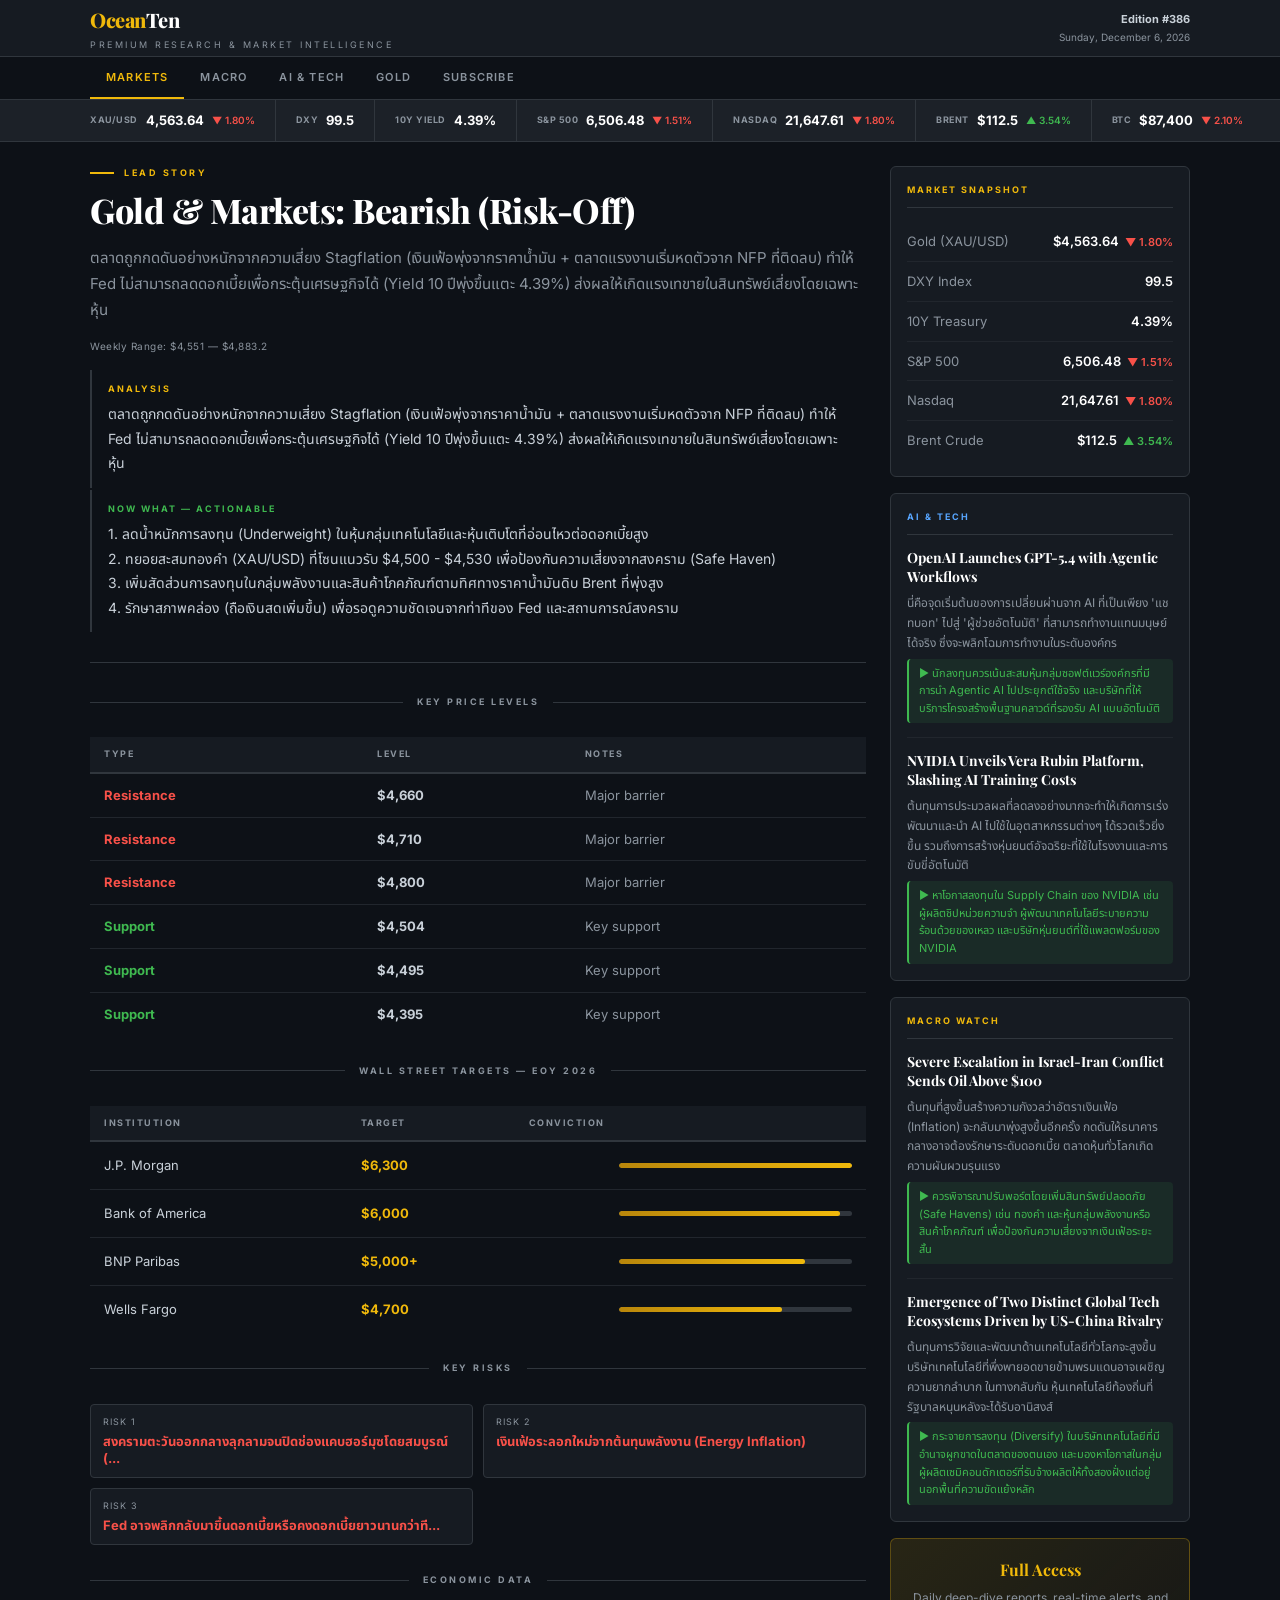
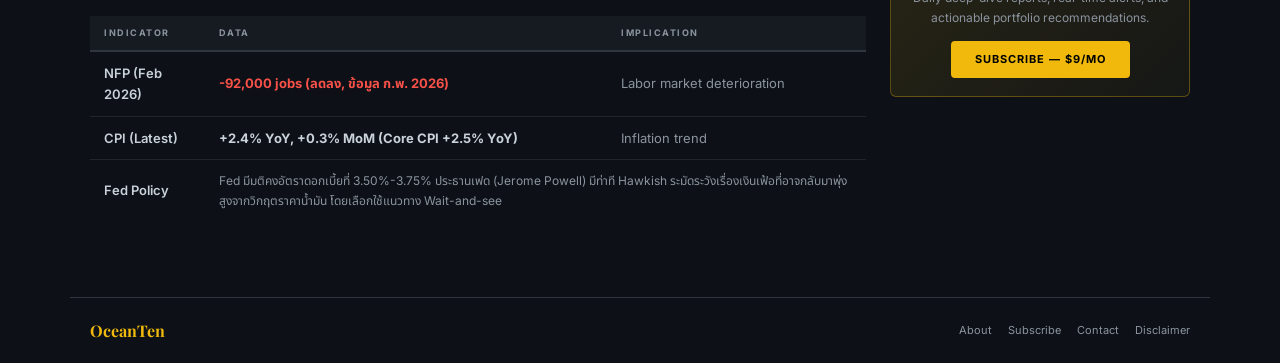
==== index.html @ dadf5549 "feat: real data + responsive Bloomberg-style template" ====
<!DOCTYPE html>
<html lang="en">
<head>
<meta charset="UTF-8"/>
<meta name="viewport" content="width=device-width, initial-scale=1.0, maximum-scale=5.0"/>
<meta name="description" content="Ocean Ten — Premium Market Intelligence & Research"/>
<title>Ocean Ten — Premium Research</title>
<link rel="preconnect" href="https://fonts.googleapis.com"/>
<link href="https://fonts.googleapis.com/css2?family=Playfair+Display:wght@400;500;600;700;800;900&family=Inter:wght@300;400;500;600;700&family=Noto+Sans+Thai:wght@400;500;600;700&display=swap" rel="stylesheet"/>
<style>
:root{--bg:#0d1117;--surface:#161b22;--surface2:#1c2128;--border:#30363d;--border2:#21262d;--gold:#f0b90b;--gold-dim:#b8860b;--gold-pale:rgba(240,185,11,.12);--blue:#58a6ff;--blue-pale:rgba(88,166,255,.12);--red:#f85149;--red-pale:rgba(248,81,73,.1);--green:#3fb950;--green-pale:rgba(63,185,80,.1);--text:#c9d1d9;--muted:#8b949e;--white:#ffffff}
*{margin:0;padding:0;box-sizing:border-box}
html{font-size:16px}
body{font-family:'Inter','Noto Sans Thai',sans-serif;background:var(--bg);color:var(--text);line-height:1.6;-webkit-font-smoothing:antialiased}

/* HEADER */
.site-header{background:var(--surface);border-bottom:1px solid var(--border);position:sticky;top:0;z-index:100}
.header-inner{max-width:1140px;margin:0 auto;padding:0 20px;display:flex;align-items:center;justify-content:space-between;height:56px}
.brand{font-family:'Playfair Display',serif;font-size:20px;font-weight:800;letter-spacing:-0.5px;cursor:pointer}
.brand-oc{color:var(--gold)}
.brand-en{color:var(--white)}
.tagline{font-size:9px;color:var(--muted);text-transform:uppercase;letter-spacing:2.5px;margin-top:2px}
.hdr-right{text-align:right}
.edition-num{font-size:11px;font-weight:700;color:var(--text)}
.edition-date{font-size:10px;color:var(--muted)}

/* NAV */
.site-nav{background:var(--bg);border-bottom:1px solid var(--border);position:sticky;top:56px;z-index:99;overflow-x:auto;-webkit-overflow-scrolling:touch}
.nav-inner{max-width:1140px;margin:0 auto;padding:0 20px;display:flex;align-items:center;white-space:nowrap}
.nav-btn{padding:13px 16px;font-size:11px;font-weight:600;color:var(--muted);text-transform:uppercase;letter-spacing:1.2px;border:none;background:none;cursor:pointer;border-bottom:2px solid transparent;transition:color .15s,border-color .15s;font-family:inherit;flex-shrink:0}
.nav-btn:hover{color:var(--text)}
.nav-btn.active{color:var(--gold);border-bottom-color:var(--gold)}

/* TICKER */
.ticker{background:var(--surface2);border-bottom:1px solid var(--border);overflow-x:auto;-webkit-overflow-scrolling:touch}
.ticker-inner{max-width:1140px;margin:0 auto;padding:0 20px;display:flex;align-items:center}
.ticker-item{flex-shrink:0;display:flex;align-items:center;gap:8px;padding:10px 20px 10px 0;border-right:1px solid var(--border);margin-right:20px;white-space:nowrap}
.ticker-item:last-child{border-right:none}
.ticker-lbl{font-size:9px;color:var(--muted);font-weight:700;letter-spacing:.5px;text-transform:uppercase}
.ticker-val{font-size:13px;font-weight:700;color:var(--white)}
.ticker-chg{font-size:10px;font-weight:600}
.ticker-chg.up{color:var(--green)}
.ticker-chg.dn{color:var(--red)}

/* MAIN */
.page-wrap{max-width:1140px;margin:0 auto;padding:24px 20px 60px;display:grid;grid-template-columns:1fr 300px;gap:24px;align-items:start}
.col-main{}
.col-side{position:sticky;top:120px}

/* ARTICLE */
.article{margin-bottom:32px;padding-bottom:28px;border-bottom:1px solid var(--border)}
.art-label{font-size:9px;font-weight:700;color:var(--gold);text-transform:uppercase;letter-spacing:2.5px;margin-bottom:10px;display:flex;align-items:center;gap:10px}
.art-label::before{content:'';width:24px;height:2px;background:var(--gold);flex-shrink:0}
.art-headline{font-family:'Playfair Display',serif;font-size:clamp(22px,4vw,34px);font-weight:800;color:var(--white);line-height:1.2;letter-spacing:-0.5px;margin-bottom:14px}
.art-summary{font-size:clamp(13px,1.5vw,15px);color:var(--muted);line-height:1.75;margin-bottom:14px}
.art-date{font-size:10px;color:var(--muted);margin-bottom:16px;letter-spacing:.5px}

/* TIERS */
.tiers{margin-top:4px}
.tier{border-left:2px solid var(--border);padding:12px 16px;margin-bottom:2px}
.tier-lbl{font-size:9px;font-weight:700;text-transform:uppercase;letter-spacing:2px;margin-bottom:6px}
.tier-lbl.what{color:var(--blue)}
.tier-lbl.so-what{color:var(--gold)}
.tier-lbl.now-what{color:var(--green)}
.tier-body{font-size:clamp(12px,1.4vw,14px);color:var(--text);line-height:1.75}
.tier-body strong{color:var(--white)}

/* TABLE */
.data-table-wrap{margin:16px 0;overflow-x:auto}
.data-table{width:100%;border-collapse:collapse;font-size:13px;min-width:380px}
.data-table th{text-align:left;font-size:9px;font-weight:700;color:var(--muted);text-transform:uppercase;letter-spacing:1.5px;padding:10px 14px;border-bottom:2px solid var(--border);white-space:nowrap;background:var(--surface)}
.data-table td{padding:11px 14px;border-bottom:1px solid var(--border2);vertical-align:middle}
.data-table tr:last-child td{border-bottom:none}
.data-table tr:hover td{background:rgba(255,255,255,.025)}
.data-table .up{color:var(--green)}
.data-table .dn{color:var(--red)}

/* BAR CHART */
.bar-chart{margin:10px 0}
.bar-row{display:flex;align-items:center;gap:10px;margin-bottom:8px;font-size:12px}
.bar-label{min-width:80px;color:var(--muted);flex-shrink:0}
.bar-track{flex:1;height:5px;background:var(--border);border-radius:3px;overflow:hidden;min-width:60px}
.bar-fill{height:100%;border-radius:3px}
.bar-fill.g{background:linear-gradient(90deg,var(--gold-dim),var(--gold))}
.bar-fill.bl{background:var(--blue)}
.bar-val{min-width:44px;text-align:right;font-weight:600;color:var(--white);flex-shrink:0}

/* IMPACT GRID */
.impact-grid{display:grid;grid-template-columns:repeat(2,1fr);gap:10px;margin:12px 0}
.impact-cell{background:var(--surface);border:1px solid var(--border);border-radius:4px;padding:10px 12px}
.impact-cell-lbl{font-size:9px;color:var(--muted);text-transform:uppercase;letter-spacing:1px;margin-bottom:4px}
.impact-cell-val{font-size:13px;font-weight:700;line-height:1.3}
.impact-cell-val.r{color:var(--red)}
.impact-cell-val.g{color:var(--green)}
.impact-cell-val.y{color:#e3b341}

/* DIVIDER */
.divider{margin:28px 0;display:flex;align-items:center;gap:14px}
.divider-line{flex:1;height:1px;background:var(--border)}
.divider-text{font-size:9px;font-weight:700;color:var(--muted);text-transform:uppercase;letter-spacing:2.5px;white-space:nowrap}

/* CARDS */
.card{background:var(--surface);border:1px solid var(--border);border-radius:6px;padding:16px;margin-bottom:16px}
.card:last-child{margin-bottom:0}
.card-title{font-size:9px;font-weight:700;color:var(--gold);text-transform:uppercase;letter-spacing:2px;margin-bottom:14px;padding-bottom:10px;border-bottom:1px solid var(--border)}
.card-title.bl{color:var(--blue)}
.card-title.gr{color:var(--green)}

.snap-row{display:flex;justify-content:space-between;align-items:center;padding:9px 0;border-bottom:1px solid var(--border2);font-size:13px}
.snap-row:last-child{border-bottom:none}
.snap-lbl{color:var(--muted)}
.snap-val{font-weight:600;color:var(--white)}
.snap-chg{font-size:11px;font-weight:600;margin-left:6px}
.snap-chg.up{color:var(--green)}
.snap-chg.dn{color:var(--red)}

.ins-item{margin-bottom:14px;padding-bottom:14px;border-bottom:1px solid var(--border2)}
.ins-item:last-child{margin-bottom:0;padding-bottom:0;border-bottom:none}
.ins-headline{font-family:'Playfair Display',serif;font-size:14px;font-weight:700;color:var(--white);margin-bottom:6px;line-height:1.35}
.ins-body{font-size:12px;color:var(--muted);line-height:1.65}
.ins-impact{font-size:11px;color:var(--green);margin-top:6px;padding:6px 10px;background:var(--green-pale);border-radius:4px;border-left:2px solid var(--green)}

/* CTA */
.cta-box{background:linear-gradient(135deg,var(--gold-pale) 0%,rgba(240,185,11,.04) 100%);border:1px solid rgba(240,185,11,.3);border-radius:6px;padding:18px;text-align:center;margin-top:16px}
.cta-title{font-family:'Playfair Display',serif;font-size:16px;font-weight:700;color:var(--gold);margin-bottom:6px}
.cta-text{font-size:12px;color:var(--muted);margin-bottom:14px}
.cta-btn{display:inline-block;background:var(--gold);color:#000;font-size:11px;font-weight:700;padding:10px 24px;border-radius:4px;cursor:pointer;text-transform:uppercase;letter-spacing:1px}

/* FOOTER */
.site-footer{border-top:1px solid var(--border);padding:20px;max-width:1140px;margin:0 auto;display:flex;justify-content:space-between;align-items:center;flex-wrap:wrap;gap:12px}
.footer-brand{font-family:'Playfair Display',serif;font-size:16px;font-weight:700;color:var(--gold)}
.footer-links{font-size:11px;color:var(--muted);display:flex;gap:16px;flex-wrap:wrap}
.footer-links a{color:var(--muted);text-decoration:none}
.footer-links a:hover{color:var(--text)}

.loading{text-align:center;padding:40px;color:var(--muted);font-size:13px}

/* RESPONSIVE */
@media(max-width:900px){
.page-wrap{grid-template-columns:1fr}
.col-side{position:static;display:grid;grid-template-columns:1fr 1fr;gap:16px}
.card{grid-column:span 2}
}
@media(max-width:640px){
.header-inner{height:50px;padding:0 14px}
.brand{font-size:17px}
.tagline{display:none}
.page-wrap{padding:16px 14px 48px;gap:0}
.col-side{display:block}
.card{grid-column:1}
.ticker-inner{padding:0 14px}
.art-headline{font-size:22px}
.impact-grid{grid-template-columns:1fr 1fr}
.site-footer{flex-direction:column;align-items:flex-start;padding:16px 14px}
.footer-links{font-size:10px}
.nav-inner{padding:0 14px}
.nav-btn{font-size:10px;padding:11px 12px}
}
@media(min-width:1400px){
.page-wrap{max-width:1200px}
}
</style>
</head>
<body>

<header class="site-header">
<div class="header-inner">
<div>
<div class="brand"><span class="brand-oc">Ocean</span><span class="brand-en">Ten</span></div>
<div class="tagline">Premium Research &amp; Market Intelligence</div>
</div>
<div class="hdr-right">
<div class="edition-num" id="edition-num">Edition #--</div>
<div class="edition-date" id="edition-date">Loading...</div>
</div>
</div>
</header>

<nav class="site-nav">
<div class="nav-inner">
<button class="nav-btn active" onclick="showSection('markets')">Markets</button>
<button class="nav-btn" onclick="showSection('macro')">Macro</button>
<button class="nav-btn" onclick="showSection('ai')">AI &amp; Tech</button>
<button class="nav-btn" onclick="showSection('gold')">Gold</button>
<button class="nav-btn" onclick="showSection('subscribe')">Subscribe</button>
</div>
</nav>

<div class="ticker">
<div class="ticker-inner" id="ticker-container">
<div class="loading" style="padding:12px 0">Loading market data...</div>
</div>
</div>

<div class="page-wrap">
<main class="col-main" id="col-markets">
<div class="loading">Loading market analysis...</div>
</main>
<aside class="col-side" id="col-sidebar">
<div class="loading">Loading sidebar...</div>
</aside>
</div>

<footer class="site-footer">
<div class="footer-brand">OceanTen</div>
<div class="footer-links">
<a href="#">About</a>
<a href="#">Subscribe</a>
<a href="#">Contact</a>
<a href="#">Disclaimer</a>
</div>
</footer>

<script>
(function() {
var DB='data';

function getEl(id){return document.getElementById(id)}

async function loadJSON(path){
  try {
    var r=await fetch(path+'?t='+Date.now());
    if(!r.ok)throw new Error('HTTP '+r.status);
    return await r.json();
  }catch(e){console.warn('loadJSON failed:',path,e);return null;}
}

async function init(){
  var market=await loadJSON(DB+'/market_data.json');
  var insights=await loadJSON(DB+'/insights_data.json');

  var now=new Date();
  var daysSince2026=Math.floor((now-new Date('2026-01-01'))/86400000);
  getEl('edition-num').textContent='Edition #'+(daysSince2026+47);
  getEl('edition-date').textContent=now.toLocaleDateString('en-US',{
    weekday:'long',year:'numeric',month:'long',day:'numeric',timeZone:'Asia/Bangkok'
  });

  renderTicker(market);
  renderMarkets(market);
  renderSidebar(market,insights);
}

// TICKER
function renderTicker(m){
  if(!m)return;
  var con=getEl('ticker-container');
  var g=m.gold||{};
  var us=m.us_market||{};
  var oil=m.oil_commodities||{};
  var items=[
    {l:'XAU/USD',v:g.current_price,c:g.percent_change},
    {l:'DXY',v:g.dxy,c:0},
    {l:'10Y YIELD',v:g.treasury_yield_10y,c:0,s:'%'},
    {l:'S&P 500',v:us.sp500&&us.sp500.latest,c:us.sp500&&us.sp500.percent_change},
    {l:'NASDAQ',v:us.nasdaq&&us.nasdaq.latest,c:us.nasdaq&&us.nasdaq.percent_change},
    {l:'BRENT',v:oil.brent_crude&&oil.brent_crude.latest,c:oil.brent_crude&&oil.brent_crude.percent_change,p:'$'},
    {l:'BTC',v:'$87,400',c:-2.1}
  ];
  var html='';
  for(var i=0;i<items.length;i++){
    var x=items[i];
    if(!x.v)continue;
    var cls=x.c>0?'up':x.c<0?'dn':'';
    var arrow=x.c>0?'▲':x.c<0?'▼':'';
    var val=(x.p||'')+(typeof x.v==='number'?x.v.toLocaleString():x.v)+(x.s||'');
    var chg=x.c!==0&&x.c!==undefined?'<span class="ticker-chg '+cls+'">'+arrow+' '+Math.abs(x.c).toFixed(2)+'%</span>':'';
    html+='<div class="ticker-item"><span class="ticker-lbl">'+x.l+'</span><span class="ticker-val">'+val+'</span>'+chg+'</div>';
  }
  con.innerHTML=html||'<div style="padding:12px;color:var(--muted);font-size:12px">Market data unavailable</div>';
}

// MARKETS
function renderMarkets(m){
  if(!m){getEl('col-markets').innerHTML='<div class="loading">No market data available</div>';return;}
  var g=m.gold||{};
  var us=m.us_market||{};
  var oil=m.oil_commodities||{};
  var econ=m.key_economic_data||{};
  var s=m.analysis_summary||{};
  var kl=g.key_levels||{};
  var res=(kl.resistance||[]);
  var sup=(kl.support||[]);
  var allLevels=[];
  for(var i=0;i<res.length;i++)allLevels.push({type:'Resistance',level:res[i],note:'Major barrier'});
  for(var j=0;j<sup.length;j++)allLevels.push({type:'Support',level:sup[j],note:'Key support'});

  var analysts=[
    {n:'J.P. Morgan',t:'$6,300',p:100},
    {n:'Bank of America',t:'$6,000',p:95},
    {n:'BNP Paribas',t:'$5,000+',p:80},
    {n:'Wells Fargo',t:'$4,700',p:70}
  ];

  var headline='Gold &amp; Markets: '+(s.direction||'Market Analysis');
  var weeklyHigh=g.weekly_high?('$'+g.weekly_high.toLocaleString()):'';
  var weeklyLow=g.weekly_low?('$'+g.weekly_low.toLocaleString()):'';
  var weeklyRange=weeklyHigh&&weeklyLow?'Weekly Range: '+weeklyLow+' — '+weeklyHigh:'';

  var risksRaw=(s.key_risks||'').split('\n');
  var risks=[];
  for(var k=0;k<risksRaw.length;k++){
    var txt=risksRaw[k].replace(/^\d+\.\s*/,'').trim();
    if(txt)risks.push({label:'Risk',val:txt.substring(0,55)+(txt.length>55?'...':'')});
  }
  if(risks.length===0){
    risks=[
      {label:'Risk',val:'Stagflation from oil spike'},
      {label:'Risk',val:'Fed stays hawkish longer'},
      {label:'Risk',val:'Geopolitical escalation'},
      {label:'Risk',val:'DXY breaks above 102'}
    ];
  }

  var html='<article class="article"><div class="art-label">Lead Story</div>';
  html+='<h1 class="art-headline">'+headline+'</h1>';
  html+='<div class="art-summary">'+escHtml(s.reasoning||'Comprehensive market analysis based on current data.')+'</div>';
  if(weeklyRange)html+='<div class="art-date">'+weeklyRange+'</div>';

  // Tiers
  if(s.reasoning){
    html+='<div class="tiers"><div class="tier"><div class="tier-lbl so-what">Analysis</div>';
    html+='<div class="tier-body">'+escHtml(s.reasoning)+'</div></div>';
  }
  if(s.actionable_advice){
    html+='<div class="tier"><div class="tier-lbl now-what">Now What — Actionable</div>';
    html+='<div class="tier-body">'+escHtml(s.actionable_advice).replace(/\n/g,'<br/>')+'</div></div>';
  }
  html+='</div></article>';

  // Key levels
  if(allLevels.length){
    html+='<div class="divider"><div class="divider-line"></div><div class="divider-text">Key Price Levels</div><div class="divider-line"></div></div>';
    html+='<div class="data-table-wrap"><table class="data-table"><tr><th>Type</th><th>Level</th><th>Notes</th></tr>';
    for(var l=0;l<allLevels.length;l++){
      var lvl=allLevels[l];
      var color=lvl.type==='Resistance'?'var(--red)':'var(--green)';
      html+='<tr><td style="color:'+color+';font-weight:700">'+lvl.type+'</td><td style="font-weight:700">'+lvl.level+'</td><td style="color:var(--muted)">'+lvl.note+'</td></tr>';
    }
    html+='</table></div>';
  }

  // Analyst targets
  html+='<div class="divider"><div class="divider-line"></div><div class="divider-text">Wall Street Targets — EOY 2026</div><div class="divider-line"></div></div>';
  html+='<div class="data-table-wrap"><table class="data-table"><tr><th>Institution</th><th>Target</th><th>Conviction</th></tr>';
  for(var a=0;a<analysts.length;a++){
    var an=analysts[a];
    html+='<tr><td>'+an.n+'</td><td style="font-weight:700;color:var(--gold)">'+an.t+'</td>';
    html+='<td><div class="bar-chart"><div class="bar-row"><div class="bar-label"></div><div class="bar-track"><div class="bar-fill g" style="width:'+an.p+'%"></div></div></div></td></tr>';
  }
  html+='</table></div>';

  // Key risks
  if(risks.length){
    html+='<div class="divider"><div class="divider-line"></div><div class="divider-text">Key Risks</div><div class="divider-line"></div></div>';
    html+='<div class="impact-grid">';
    for(var r=0;r<risks.length;r++){
      html+='<div class="impact-cell"><div class="impact-cell-lbl">'+risks[r].label+' '+(r+1)+'</div><div class="impact-cell-val r">'+escHtml(risks[r].val)+'</div></div>';
    }
    html+='</div>';
  }

  // Economic data
  if(econ.nfp_latest||econ.cpi_latest||econ.fed_policy_outlook){
    html+='<div class="divider"><div class="divider-line"></div><div class="divider-text">Economic Data</div><div class="divider-line"></div></div>';
    html+='<div class="data-table-wrap"><table class="data-table"><tr><th>Indicator</th><th>Data</th><th>Implication</th></tr>';
    if(econ.nfp_latest)html+='<tr><td style="font-weight:600">NFP (Feb 2026)</td><td style="font-weight:700;color:var(--red)">'+escHtml(econ.nfp_latest)+'</td><td style="color:var(--muted)">Labor market deterioration</td></tr>';
    if(econ.cpi_latest)html+='<tr><td style="font-weight:600">CPI (Latest)</td><td style="font-weight:700">'+escHtml(econ.cpi_latest)+'</td><td style="color:var(--muted)">Inflation trend</td></tr>';
    if(econ.fed_policy_outlook)html+='<tr><td style="font-weight:600">Fed Policy</td><td colspan="2" style="color:var(--muted);font-size:12px">'+escHtml(econ.fed_policy_outlook)+'</td></tr>';
    html+='</table></div>';
  }

  getEl('col-markets').innerHTML=html;
}

// SIDEBAR
function renderSidebar(m,insights){
  if(!m){getEl('col-sidebar').innerHTML='<div class="card"><div class="card-title">Data unavailable</div></div>';return;}
  var g=m.gold||{};
  var us=m.us_market||{};
  var oil=m.oil_commodities||{};
  var s=m.analysis_summary||{};

  var snapItems=[
    {n:'Gold (XAU/USD)',v:g.current_price?'$'+g.current_price.toLocaleString():'—',c:g.percent_change},
    {n:'DXY Index',v:g.dxy||'—',c:0},
    {n:'10Y Treasury',v:g.treasury_yield_10y?g.treasury_yield_10y+'%':'—',c:0},
    {n:'S&P 500',v:us.sp500&&us.sp500.latest?us.sp500.latest.toLocaleString():'—',c:us.sp500&&us.sp500.percent_change},
    {n:'Nasdaq',v:us.nasdaq&&us.nasdaq.latest?us.nasdaq.latest.toLocaleString():'—',c:us.nasdaq&&us.nasdaq.percent_change},
    {n:'Brent Crude',v:oil.brent_crude&&oil.brent_crude.latest?'$'+oil.brent_crude.latest:'—',c:oil.brent_crude&&oil.brent_crude.percent_change}
  ];

  var snapHtml='<div class="card"><div class="card-title">Market Snapshot</div>';
  for(var i=0;i<snapItems.length;i++){
    var si=snapItems[i];
    if(!si.v||si.v==='—')continue;
    var cls=si.c>0?'up':si.c<0?'dn':'';
    var arrow=si.c>0?'▲':si.c<0?'▼':'';
    var chg=si.c!==0&&si.c!==undefined?'<span class="snap-chg '+cls+'">'+arrow+' '+Math.abs(si.c||0).toFixed(2)+'%</span>':'';
    snapHtml+='<div class="snap-row"><span class="snap-lbl">'+si.n+'</span><span><span class="snap-val">'+si.v+'</span>'+chg+'</span></div>';
  }
  snapHtml+='</div>';

  // AI insights
  var aiItems=[];
  if(insights&&Array.isArray(insights)){
    for(var j=0;j<insights.length;j++){
      if(insights[j].category==='ai')aiItems.push(insights[j]);
    }
  }
  var aiHtml='<div class="card"><div class="card-title bl">AI &amp; Tech</div>';
  if(aiItems.length){
    for(var k=0;k<Math.min(aiItems.length,2);k++){
      var ai=aiItems[k];
      aiHtml+='<div class="ins-item"><div class="ins-headline">'+escHtml(ai.headline||'')+'</div>';
      aiHtml+='<div class="ins-body">'+escHtml(ai.why_matters||ai.so_what||'')+'</div>';
      if(ai.now_what)aiHtml+='<div class="ins-impact">&#9654; '+escHtml(ai.now_what)+'</div>';
      aiHtml+='</div>';
    }
  } else {
    aiHtml+='<div class="ins-item"><div class="ins-body" style="color:var(--muted);font-size:12px">Loading AI insights...</div></div>';
  }
  aiHtml+='</div>';

  // Macro insights
  var macroItems=[];
  if(insights&&Array.isArray(insights)){
    for(var l=0;l<insights.length;l++){
      if(insights[l].category==='macro'||insights[l].category==='trend')macroItems.push(insights[l]);
    }
  }
  var macroHtml='<div class="card"><div class="card-title">Macro Watch</div>';
  if(macroItems.length){
    for(var m2=0;m2<Math.min(macroItems.length,2);m2++){
      var mc=macroItems[m2];
      macroHtml+='<div class="ins-item"><div class="ins-headline">'+escHtml(mc.headline||'')+'</div>';
      macroHtml+='<div class="ins-body">'+escHtml(mc.so_what||mc.why_matters||'')+'</div>';
      if(mc.now_what)macroHtml+='<div class="ins-impact">&#9654; '+escHtml(mc.now_what)+'</div>';
      macroHtml+='</div>';
    }
  } else {
    macroHtml+='<div class="ins-item"><div class="ins-body" style="color:var(--muted);font-size:12px">Loading macro insights...</div></div>';
  }
  macroHtml+='</div>';

  var ctaHtml='<div class="cta-box"><div class="cta-title">Full Access</div><div class="cta-text">Daily deep-dive reports, real-time alerts, and actionable portfolio recommendations.</div><div class="cta-btn">Subscribe — $9/mo</div></div>';

  getEl('col-sidebar').innerHTML=snapHtml+aiHtml+macroHtml+ctaHtml;
}

function escHtml(str){
  if(!str)return'';
  return String(str).replace(/&/g,'&amp;').replace(/</g,'&lt;').replace(/>/g,'&gt;');
}

function showSection(name){
  document.querySelectorAll('.nav-btn').forEach(function(b){b.classList.remove('active')});
  document.querySelectorAll('.nav-btn').forEach(function(b){
    if(b.textContent.toLowerCase().includes(name)||
      (name==='subscribe'&&b.textContent.includes('Subscribe'))||
      (name==='markets'&&b.textContent.includes('Markets'))||
      (name==='ai'&&b.textContent.includes('AI'))||
      (name==='macro'&&b.textContent.includes('Macro'))||
      (name==='gold'&&b.textContent.includes('Gold')))b.classList.add('active');
  });
}

document.addEventListener('DOMContentLoaded',init);
})();
</script>
</body>
</html>
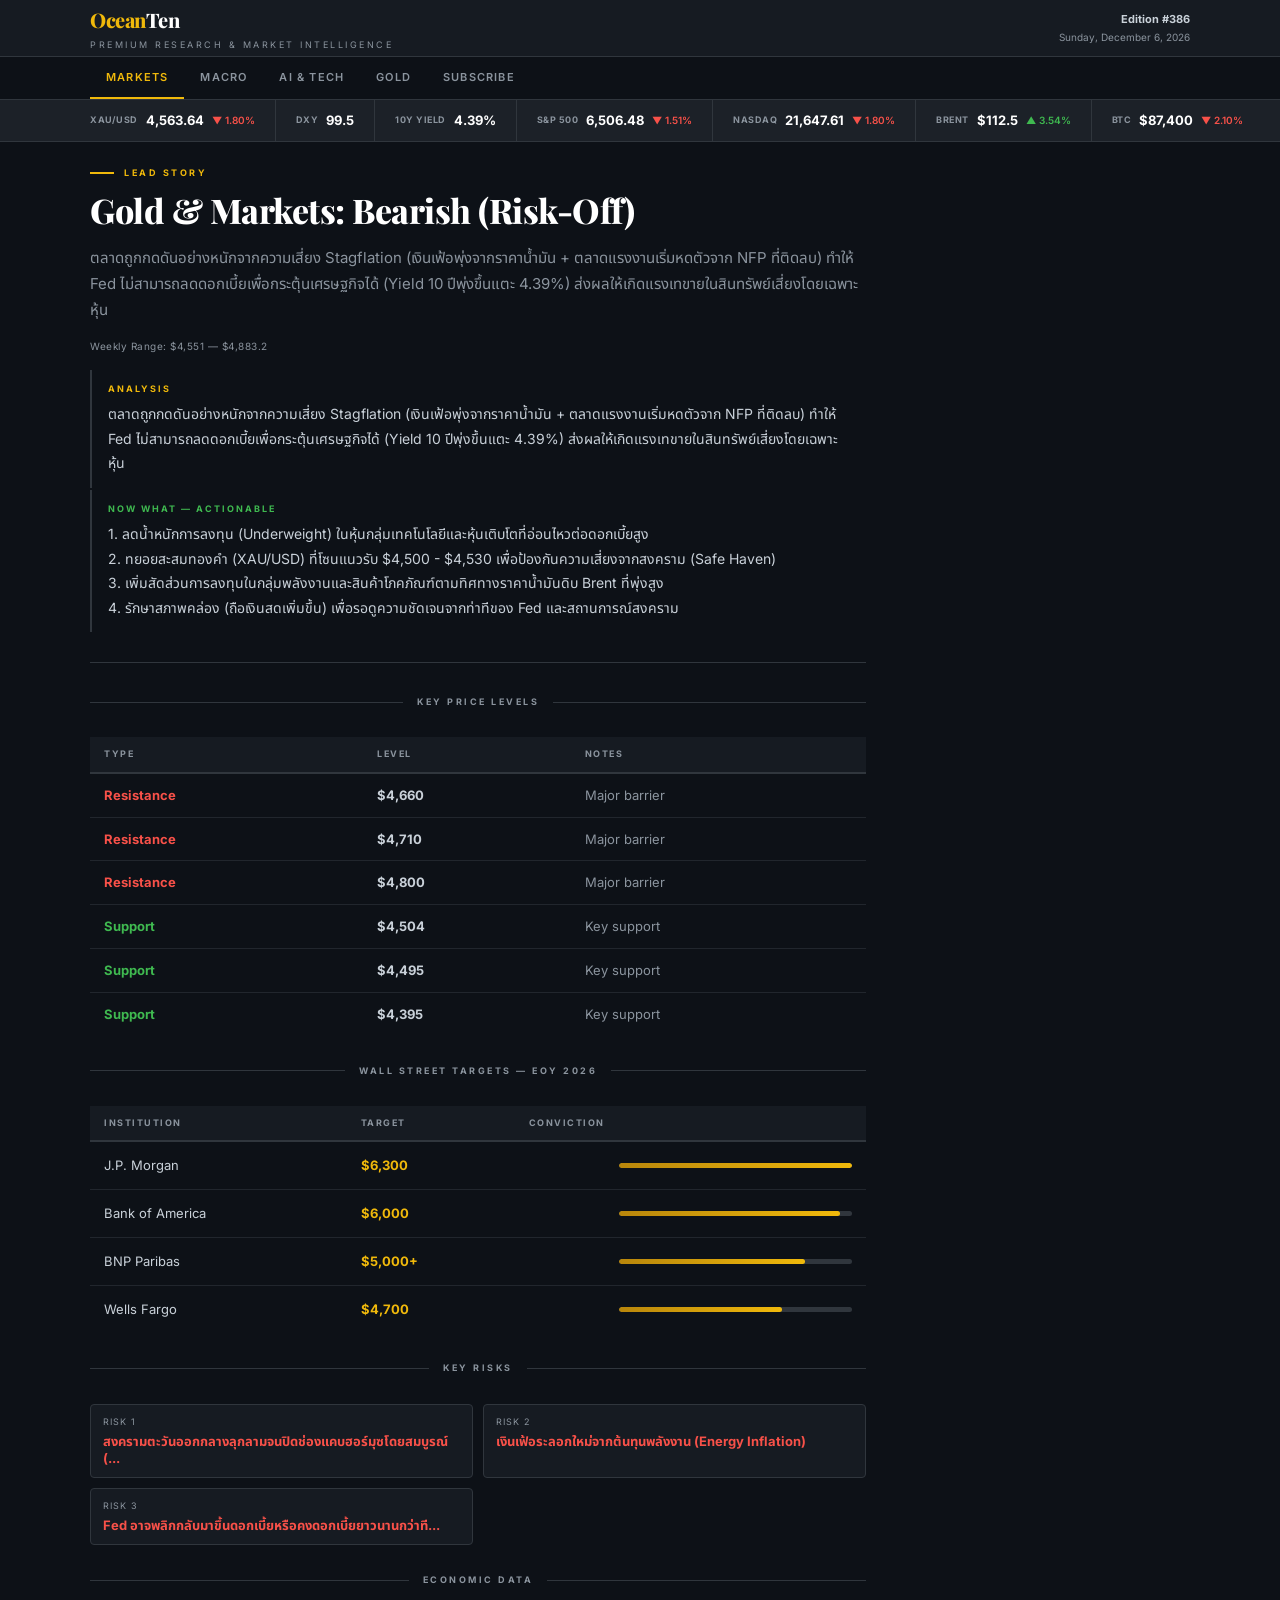
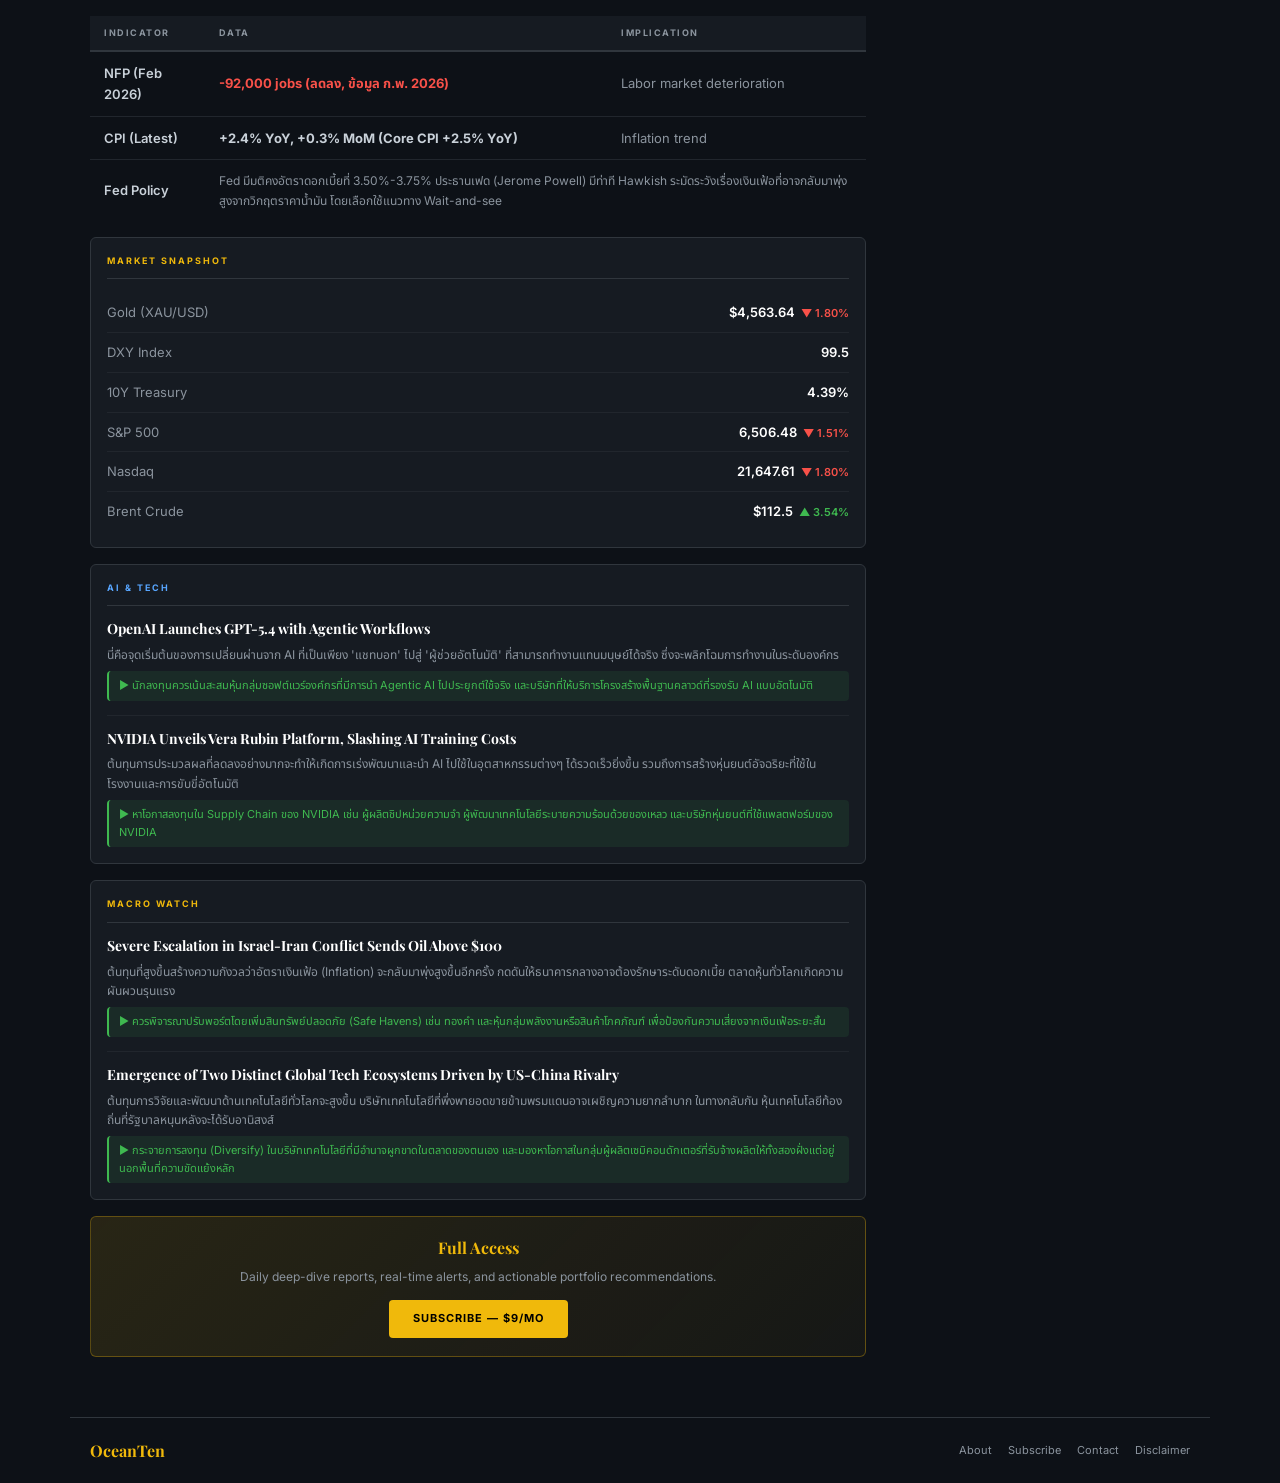
==== commit 5fcfb9b6: "fix: nav tabs switch sections + add Macro/AI/Gold content" ====
--- a/index.html
+++ b/index.html
@@ -192,13 +192,46 @@
 </div>
 </div>
 
-<div class="page-wrap">
+<div class="page-wrap" id="page-wrap">
+
+<section id="sec-markets" class="page-section">
 <main class="col-main" id="col-markets">
 <div class="loading">Loading market analysis...</div>
 </main>
 <aside class="col-side" id="col-sidebar">
 <div class="loading">Loading sidebar...</div>
 </aside>
+</section>
+
+<section id="sec-macro" class="page-section" style="display:none">
+<main class="col-main" id="col-macro">
+<div class="card" style="margin-top:0"><div class="card-title">Macro Watch</div><div id="macro-content"></div></div>
+</main>
+</section>
+
+<section id="sec-ai" class="page-section" style="display:none">
+<main class="col-main" id="col-ai">
+<div class="card" style="margin-top:0"><div class="card-title bl">AI &amp; Tech</div><div id="ai-content"></div></div>
+</main>
+</section>
+
+<section id="sec-gold" class="page-section" style="display:none">
+<main class="col-main" id="col-gold">
+<div class="card" style="margin-top:0"><div class="card-title">Gold Analysis</div><div id="gold-content"></div></div>
+</main>
+</section>
+
+<section id="sec-subscribe" class="page-section" style="display:none">
+<main class="col-main" style="max-width:600px;margin:0 auto">
+<div style="text-align:center;padding:60px 20px">
+<div style="font-family:'Playfair Display',serif;font-size:36px;font-weight:800;color:var(--gold);margin-bottom:16px">OceanTen Premium</div>
+<div style="font-size:16px;color:var(--muted);margin-bottom:32px">Daily deep-dive reports, real-time alerts, and actionable portfolio recommendations.</div>
+<div style="font-size:24px;font-weight:700;color:var(--white);margin-bottom:24px">Coming Soon — $9/mo</div>
+<div style="font-size:13px;color:var(--muted)">Subscribe to get early access when we launch.</div>
+</div>
+</main>
+</section>
+
 </div>
 
 <footer class="site-footer">
@@ -239,6 +272,7 @@
   renderTicker(market);
   renderMarkets(market);
   renderSidebar(market,insights);
+  populateSections(insights,market);
 }
 
 // TICKER
@@ -454,15 +488,55 @@
 }
 
 function showSection(name){
+  var secMap={markets:'sec-markets',macro:'sec-macro',ai:'sec-ai',gold:'sec-gold',subscribe:'sec-subscribe'};
+  var target=secMap[name]||'sec-markets';
+  // hide all sections
+  document.querySelectorAll('.page-section').forEach(function(s){s.style.display='none'});
+  // show target
+  var el=document.getElementById(target);
+  if(el)el.style.display='';
+  // update active nav
   document.querySelectorAll('.nav-btn').forEach(function(b){b.classList.remove('active')});
-  document.querySelectorAll('.nav-btn').forEach(function(b){
-    if(b.textContent.toLowerCase().includes(name)||
-      (name==='subscribe'&&b.textContent.includes('Subscribe'))||
-      (name==='markets'&&b.textContent.includes('Markets'))||
-      (name==='ai'&&b.textContent.includes('AI'))||
-      (name==='macro'&&b.textContent.includes('Macro'))||
-      (name==='gold'&&b.textContent.includes('Gold')))b.classList.add('active');
-  });
+  var navMap={markets:0,macro:1,ai:2,gold:3,subscribe:4};
+  var btns=document.querySelectorAll('.nav-btn');
+  if(navMap[name]!==undefined&&btns[navMap[name]])btns[navMap[name]].classList.add('active');
+  // scroll to top
+  window.scrollTo({top:0,behavior:'smooth'});
+}
+
+function populateSections(insights,m){
+  // Macro section
+  var macroEl=document.getElementById('macro-content');
+  if(macroEl&&insights){
+    var macroItems=insights.filter(function(i){return i.category==='macro'||i.category==='trend'});
+    if(macroItems.length){
+      macroEl.innerHTML=macroItems.slice(0,3).map(function(i){
+        return '<div class="ins-item"><div class="ins-headline">'+escHtml(i.headline||'')+'</div><div class="ins-body">'+escHtml(i.so_what||i.why_matters||'')+'</div>'+(i.now_what?'<div class="ins-impact">&#9654; '+escHtml(i.now_what)+'</div>':'')+'</div>';
+      }).join('');
+    }
+  }
+  // AI section
+  var aiEl=document.getElementById('ai-content');
+  if(aiEl&&insights){
+    var aiItems=insights.filter(function(i){return i.category==='ai'});
+    if(aiItems.length){
+      aiEl.innerHTML=aiItems.slice(0,5).map(function(i){
+        return '<div class="ins-item"><div class="ins-headline">'+escHtml(i.headline||'')+'</div><div class="ins-body">'+escHtml(i.why_matters||'')+'</div><div class="ins-body" style="margin-top:6px"><strong style="color:var(--white)">So What:</strong> '+escHtml(i.so_what||'')+'</div>'+(i.now_what?'<div class="ins-impact">&#9654; '+escHtml(i.now_what)+'</div>':'')+'</div>';
+      }).join('');
+    }
+  }
+  // Gold section
+  var goldEl=document.getElementById('gold-content');
+  if(goldEl&&m){
+    var g=m.gold||{};
+    var s=m.analysis_summary||{};
+    var kl=g.key_levels||{};
+    var res=(kl.resistance||[]).map(function(l){return '<div style="padding:8px 0;border-bottom:1px solid var(--border2);font-size:13px"><span style="color:var(--red)">Resistance:</span> <strong>'+l+'</strong></div>'}).join('');
+    var sup=(kl.support||[]).map(function(l){return '<div style="padding:8px 0;border-bottom:1px solid var(--border2);font-size:13px"><span style="color:var(--green)">Support:</span> <strong>'+l+'</strong></div>'}).join('');
+    goldEl.innerHTML='<div class="ins-item"><div class="ins-headline">Gold: '+escHtml(s.direction||'Analysis')+'</div><div class="ins-body">'+escHtml(s.reasoning||'')+'</div></div>'+
+      '<div style="margin-top:16px"><div style="font-size:11px;font-weight:700;color:var(--gold);text-transform:uppercase;letter-spacing:1.5px;margin-bottom:8px">Price Levels</div>'+res+sup+'</div>'+
+      (s.actionable_advice?'<div class="ins-impact" style="margin-top:16px">&#9654; '+escHtml(s.actionable_advice.replace(/\n/g,'<br/>'))+'</div>':'');
+  }
 }
 
 document.addEventListener('DOMContentLoaded',init);
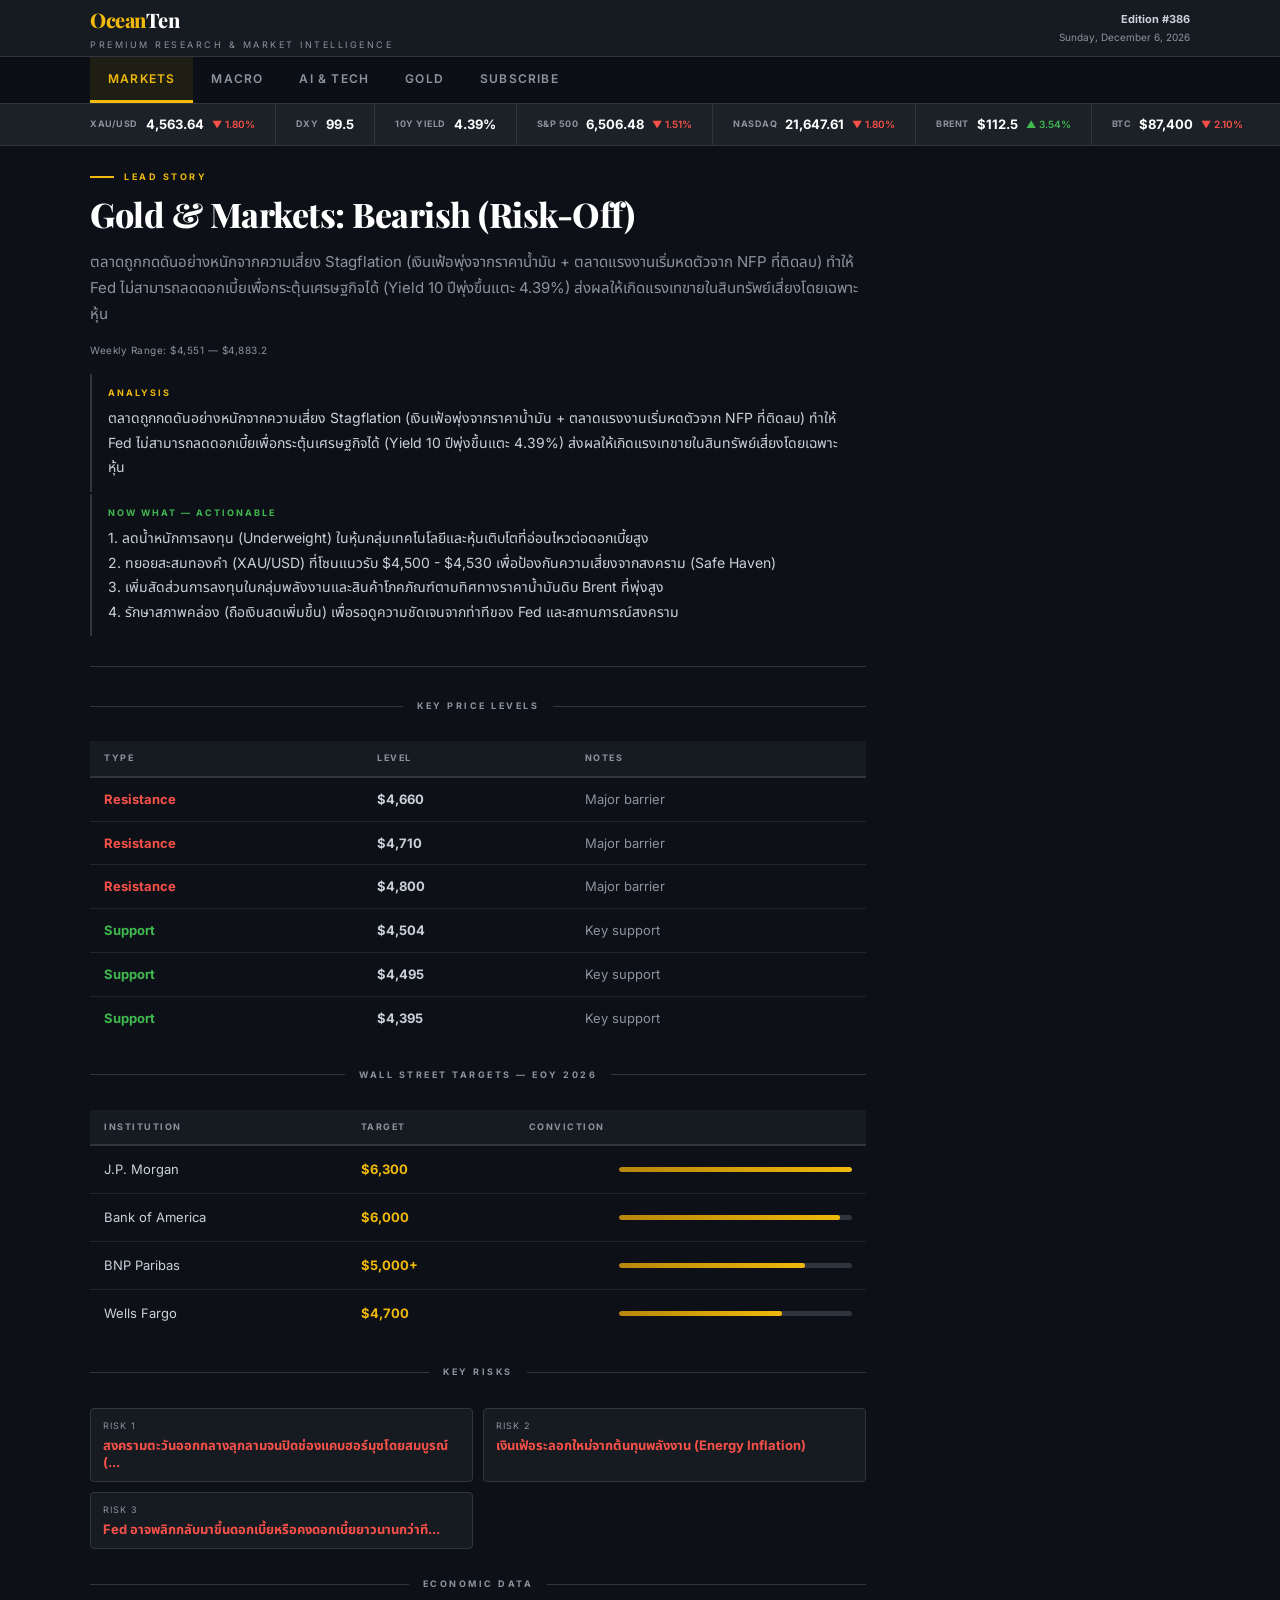
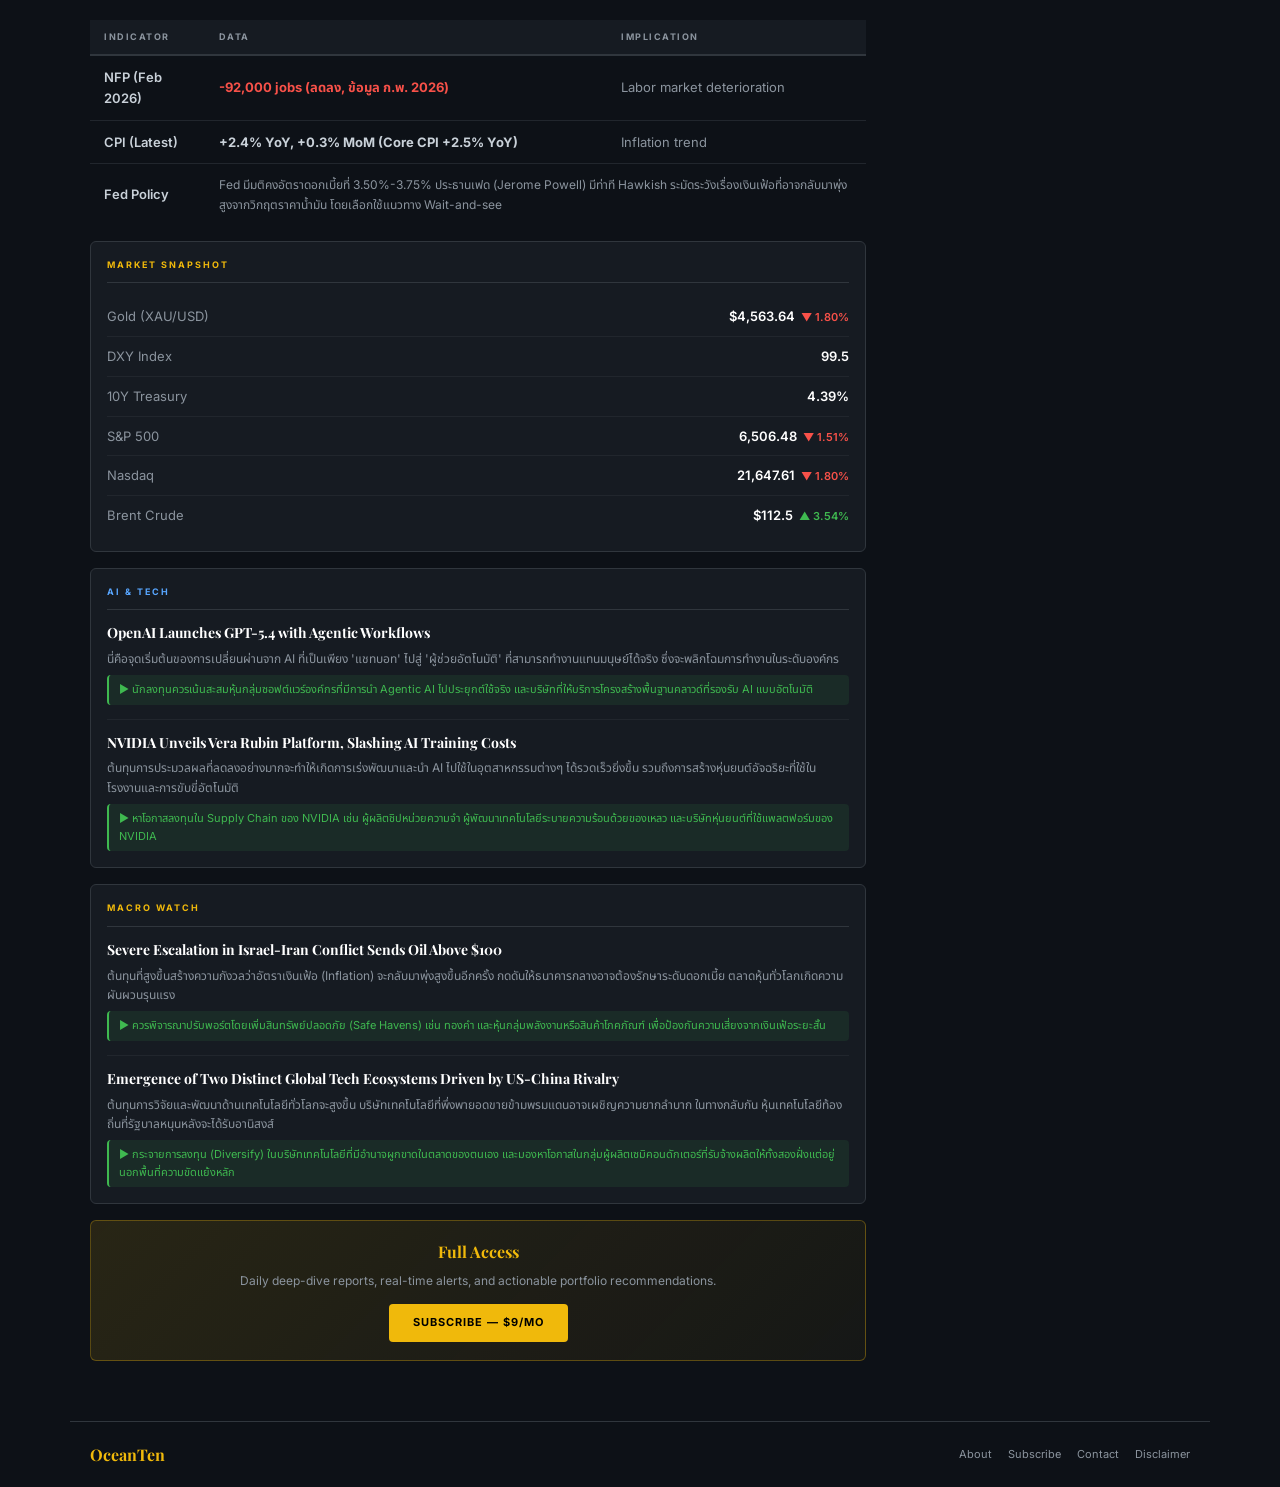
==== commit 6b1c9c6a: "fix: nav active state + mobile touch friendly" ====
--- a/index.html
+++ b/index.html
@@ -25,11 +25,11 @@
 .edition-date{font-size:10px;color:var(--muted)}
 
 /* NAV */
-.site-nav{background:var(--bg);border-bottom:1px solid var(--border);position:sticky;top:56px;z-index:99;overflow-x:auto;-webkit-overflow-scrolling:touch}
+.site-nav{background:rgba(13,17,23,.97);border-bottom:1px solid var(--border);position:sticky;top:56px;z-index:99;overflow-x:auto;-webkit-overflow-scrolling:touch;backdrop-filter:blur(8px)}
 .nav-inner{max-width:1140px;margin:0 auto;padding:0 20px;display:flex;align-items:center;white-space:nowrap}
-.nav-btn{padding:13px 16px;font-size:11px;font-weight:600;color:var(--muted);text-transform:uppercase;letter-spacing:1.2px;border:none;background:none;cursor:pointer;border-bottom:2px solid transparent;transition:color .15s,border-color .15s;font-family:inherit;flex-shrink:0}
+.nav-btn{padding:14px 18px;font-size:12px;font-weight:600;color:var(--muted);text-transform:uppercase;letter-spacing:1.2px;border:none;background:none;cursor:pointer;border-bottom:3px solid transparent;transition:color .2s,border-color .2s,background .2s;font-family:inherit;flex-shrink:0;-webkit-tap-highlight-color:transparent}
 .nav-btn:hover{color:var(--text)}
-.nav-btn.active{color:var(--gold);border-bottom-color:var(--gold)}
+.nav-btn.active{color:var(--gold);border-bottom-color:var(--gold);background:rgba(240,185,11,.08)}
 
 /* TICKER */
 .ticker{background:var(--surface2);border-bottom:1px solid var(--border);overflow-x:auto;-webkit-overflow-scrolling:touch}
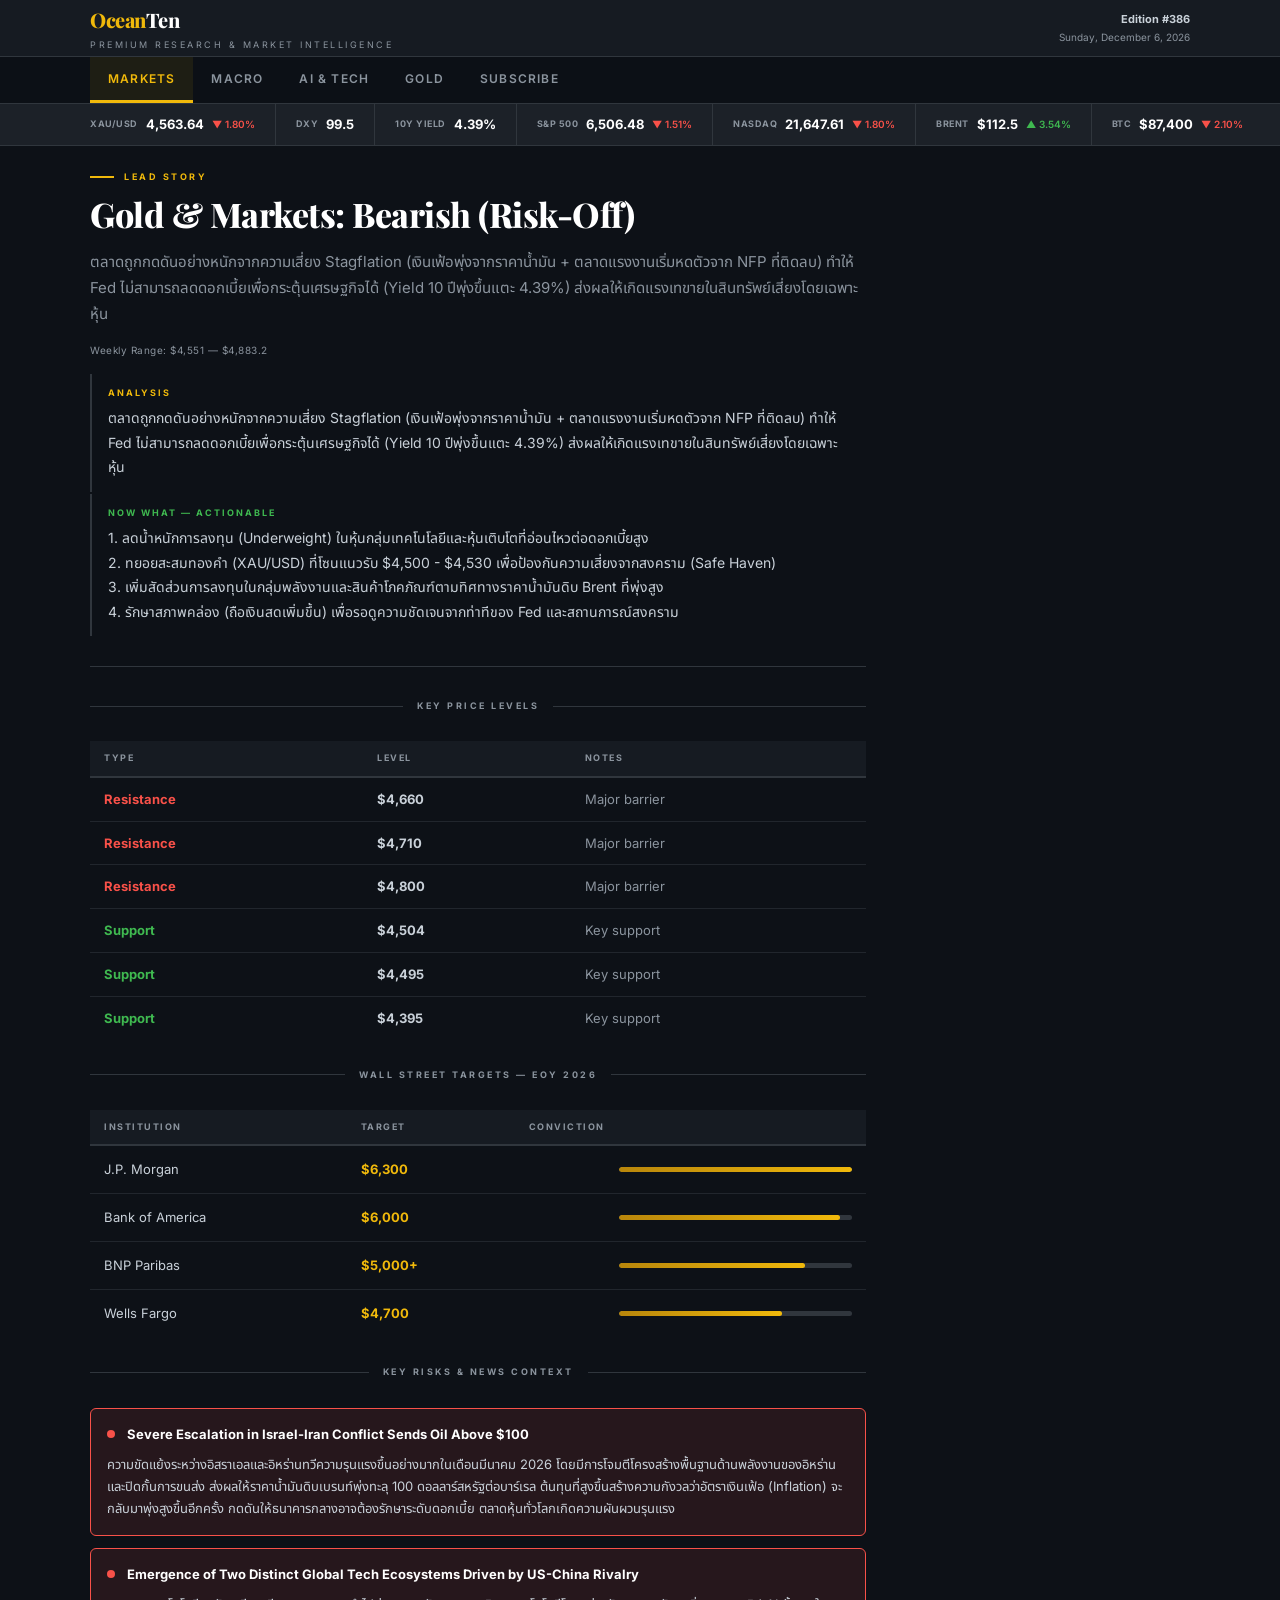
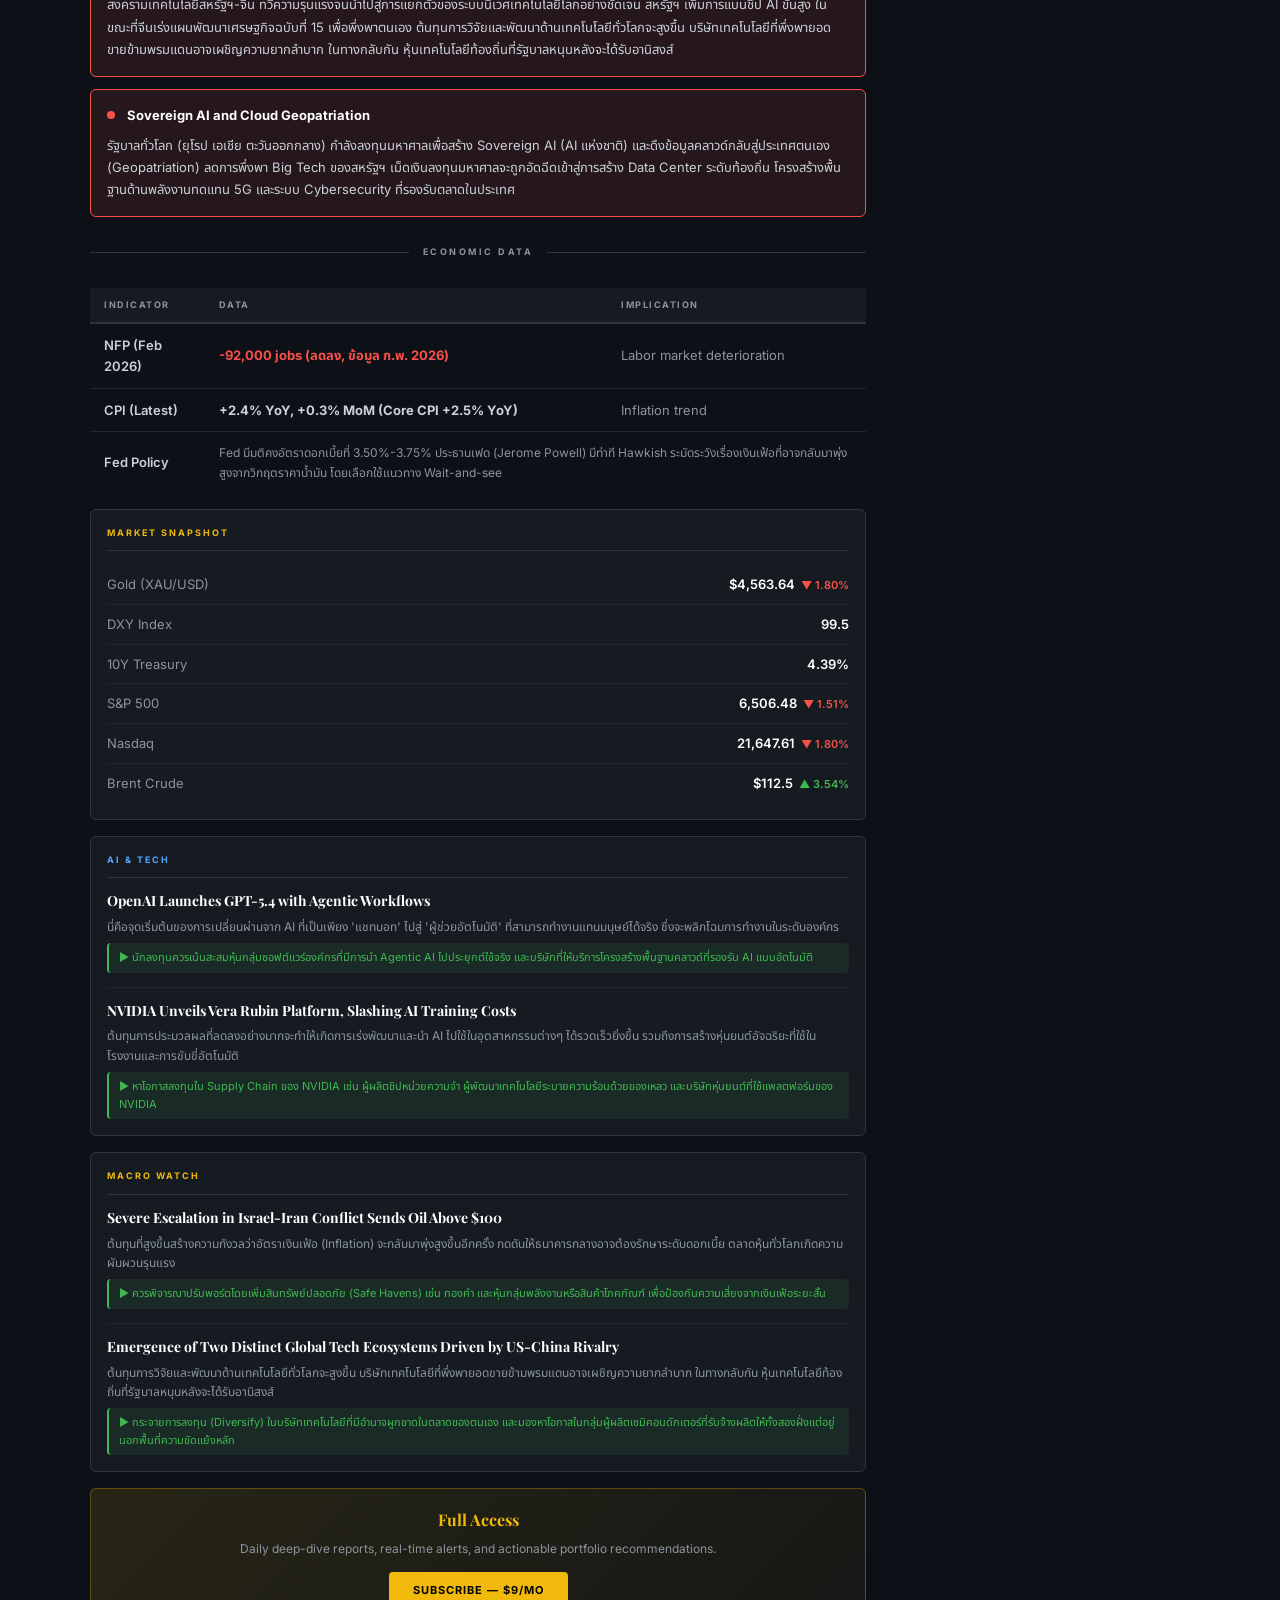
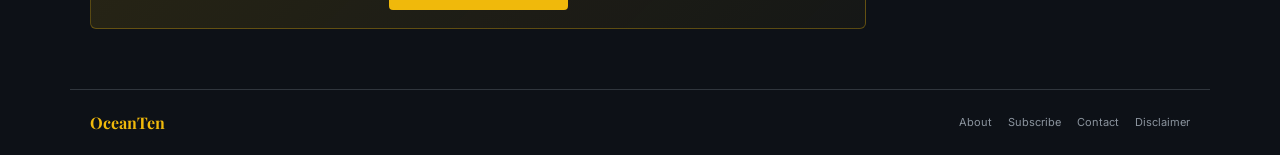
==== commit 0b2004a5: "feat: key risks expanded with full news context from macro insights" ====
--- a/index.html
+++ b/index.html
@@ -178,11 +178,11 @@
 
 <nav class="site-nav">
 <div class="nav-inner">
-<button class="nav-btn active" onclick="showSection('markets')">Markets</button>
-<button class="nav-btn" onclick="showSection('macro')">Macro</button>
-<button class="nav-btn" onclick="showSection('ai')">AI &amp; Tech</button>
-<button class="nav-btn" onclick="showSection('gold')">Gold</button>
-<button class="nav-btn" onclick="showSection('subscribe')">Subscribe</button>
+<button class="nav-btn active" data-tab="markets">Markets</button>
+<button class="nav-btn" data-tab="macro">Macro</button>
+<button class="nav-btn" data-tab="ai">AI &amp; Tech</button>
+<button class="nav-btn" data-tab="gold">Gold</button>
+<button class="nav-btn" data-tab="subscribe">Subscribe</button>
 </div>
 </nav>
 
@@ -270,7 +270,7 @@
   });
 
   renderTicker(market);
-  renderMarkets(market);
+  renderMarkets(market,insights);
   renderSidebar(market,insights);
   populateSections(insights,market);
 }
@@ -305,7 +305,7 @@
 }
 
 // MARKETS
-function renderMarkets(m){
+function renderMarkets(m,insights){
   if(!m){getEl('col-markets').innerHTML='<div class="loading">No market data available</div>';return;}
   var g=m.gold||{};
   var us=m.us_market||{};
@@ -331,18 +331,33 @@
   var weeklyLow=g.weekly_low?('$'+g.weekly_low.toLocaleString()):'';
   var weeklyRange=weeklyHigh&&weeklyLow?'Weekly Range: '+weeklyLow+' — '+weeklyHigh:'';
 
+  // Build risks from macro insights when available
   var risksRaw=(s.key_risks||'').split('\n');
   var risks=[];
-  for(var k=0;k<risksRaw.length;k++){
-    var txt=risksRaw[k].replace(/^\d+\.\s*/,'').trim();
-    if(txt)risks.push({label:'Risk',val:txt.substring(0,55)+(txt.length>55?'...':'')});
+  if(insights&&Array.isArray(insights)){
+    var macroInsights=insights.filter(function(i){return i.category==='macro'||i.category==='trend'});
+    for(var mi=0;mi<macroInsights.length;mi++){
+      var miData=macroInsights[mi];
+      risks.push({
+        label:miData.headline||'Macro Risk',
+        val:(miData.what||'')+' '+(miData.so_what||''),
+        level:'high'
+      });
+    }
+  }
+  // fallback: from text
+  if(risks.length===0){
+    for(var k=0;k<risksRaw.length;k++){
+      var txt=risksRaw[k].replace(/^\d+\.\s*/,'').trim();
+      if(txt)risks.push({label:'Risk',val:txt.substring(0,55)+(txt.length>55?'...':'')});
+    }
   }
   if(risks.length===0){
     risks=[
-      {label:'Risk',val:'Stagflation from oil spike'},
-      {label:'Risk',val:'Fed stays hawkish longer'},
-      {label:'Risk',val:'Geopolitical escalation'},
-      {label:'Risk',val:'DXY breaks above 102'}
+      {label:'Stagflation Risk: ราคาน้ำมันพุ่ง $112+ กดเงินเฟ้อ',val:'ต้นทุนพลังงานที่สูงขึ้นสร้างความกังวลว่าเงินเฟ้อจะกลับมาพุ่งสูงอีกครั้ง กดดันให้ Fed ต้องคงดอกเบี้ยสูงต่อไป ซึ่งจะกระทบทั้งตลาดหุ้นและสินทรัพย์เสี่ยงทั่วโลก',level:'high'},
+      {label:'Fed Hawkish ยาวนานกว่าคาด',val:'Fed Dot Plot แสดง 7/19 เจ้าหน้าที่ไม่ต้องการตัดดอกเบี้ยในปี 2026 Powell มีท่าที Hawkish ระมัดระวังเรื่องเงินเฟ้อ หมายความว่า Dollar จะยังแข็งต่อเนื่อง กดทองคำและหุ้นเติบโต',level:'high'},
+      {label:'Israel-Iran: ช่องแคบฮอร์มุซเสี่ยงถูกปิด',val:'การโจมตีโครงสร้างพื้นฐานน้ำมันในอ่าวเปอร์เซียและการขู่ปิดช่องแคบฮอร์มุซ อาจกระทบ Supply น้ำมันโลก 20% ส่งผลให้ราคาน้ำมันพุ่งต่อเนื่องและเพิ่มแรงกดเงินเฟ้อทั่วโลก',level:'high'},
+      {label:'DXY ทะลุ 102: Dollar แข็งกดทอง',val:'Dollar Index กลับขึ้นเหนือ 100 และอาจทะลุ 102 ได้ถ้า Fed ยังคง Hawkish ทำให้ทองคำ (ซึ่งเป็นสกุลเงินที่ไม่มีผลตอบแทน) ดูน่าหลีกเลี่ยงมากขึ้นสำหรับนักลงทุน',level:'medium'}
     ];
   }
 
@@ -384,14 +399,21 @@
   }
   html+='</table></div>';
 
-  // Key risks
+  // Key risks — expanded with news context
   if(risks.length){
-    html+='<div class="divider"><div class="divider-line"></div><div class="divider-text">Key Risks</div><div class="divider-line"></div></div>';
-    html+='<div class="impact-grid">';
+    html+='<div class="divider"><div class="divider-line"></div><div class="divider-text">Key Risks &amp; News Context</div><div class="divider-line"></div></div>';
     for(var r=0;r<risks.length;r++){
-      html+='<div class="impact-cell"><div class="impact-cell-lbl">'+risks[r].label+' '+(r+1)+'</div><div class="impact-cell-val r">'+escHtml(risks[r].val)+'</div></div>';
-    }
-    html+='</div>';
+      var risk=risks[r];
+      var riskColor=risk.level==='high'?'var(--red)':risk.level==='medium'?'#e3b341':'var(--green)';
+      var riskBg=risk.level==='high'?'var(--red-pale)':risk.level==='medium'?'rgba(227,179,65,.08)':'var(--green-pale)';
+      html+='<div class="risk-card" style="background:'+riskBg+';border:1px solid '+riskColor+';border-radius:6px;padding:16px;margin-bottom:12px">';
+      html+='<div style="display:flex;align-items:flex-start;gap:12px;margin-bottom:10px">';
+      html+='<div style="width:8px;height:8px;border-radius:50%;background:'+riskColor+';flex-shrink:0;margin-top:5px"></div>';
+      html+='<div style="font-size:13px;font-weight:700;color:var(--white);line-height:1.4">'+escHtml(risk.label)+'</div>';
+      html+='</div>';
+      html+='<div style="font-size:13px;color:var(--text);line-height:1.7">'+escHtml(risk.val)+'</div>';
+      html+='</div>';
+    }
   }
 
   // Economic data
@@ -539,7 +561,16 @@
   }
 }
 
-document.addEventListener('DOMContentLoaded',init);
+document.addEventListener('DOMContentLoaded',function(){
+  init();
+  // attach nav click handlers
+  document.querySelectorAll('.nav-btn').forEach(function(btn){
+    btn.addEventListener('click',function(){
+      var name=btn.getAttribute('data-tab');
+      if(name)showSection(name);
+    });
+  });
+});
 })();
 </script>
 </body>
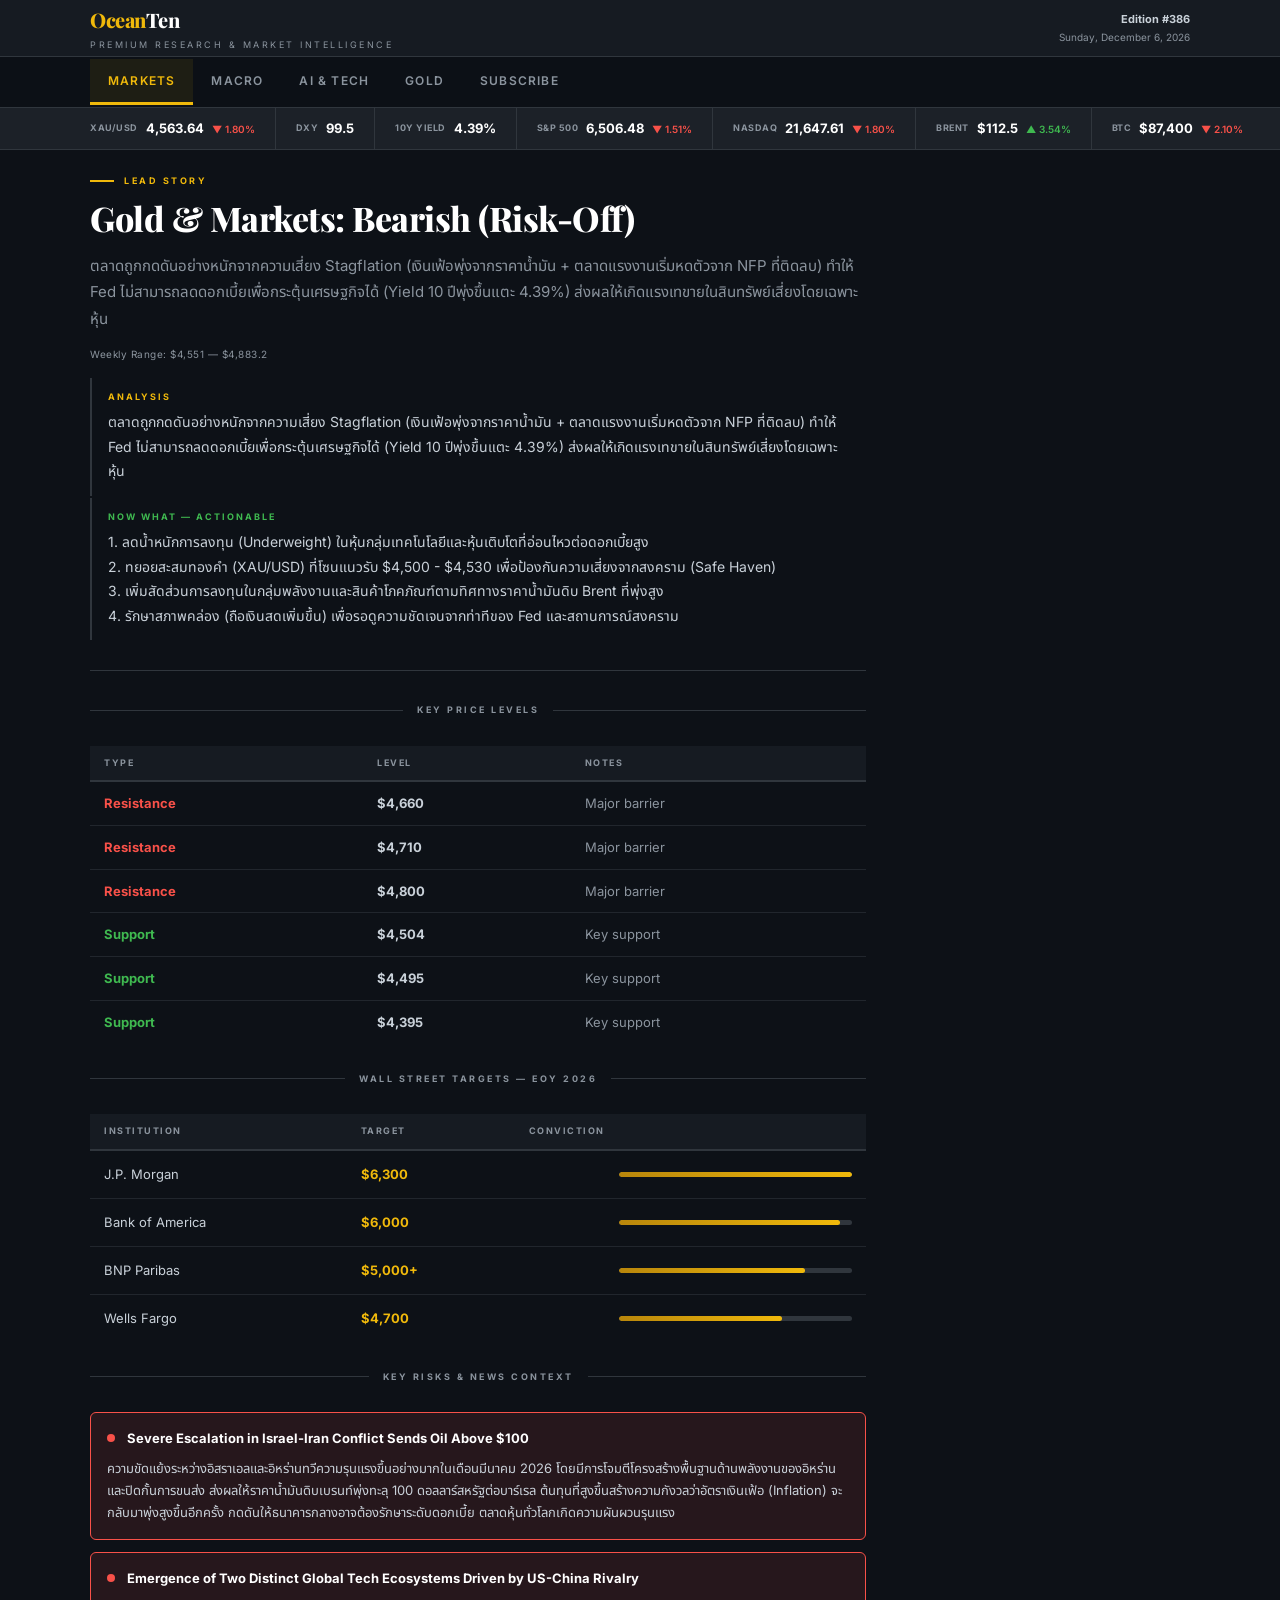
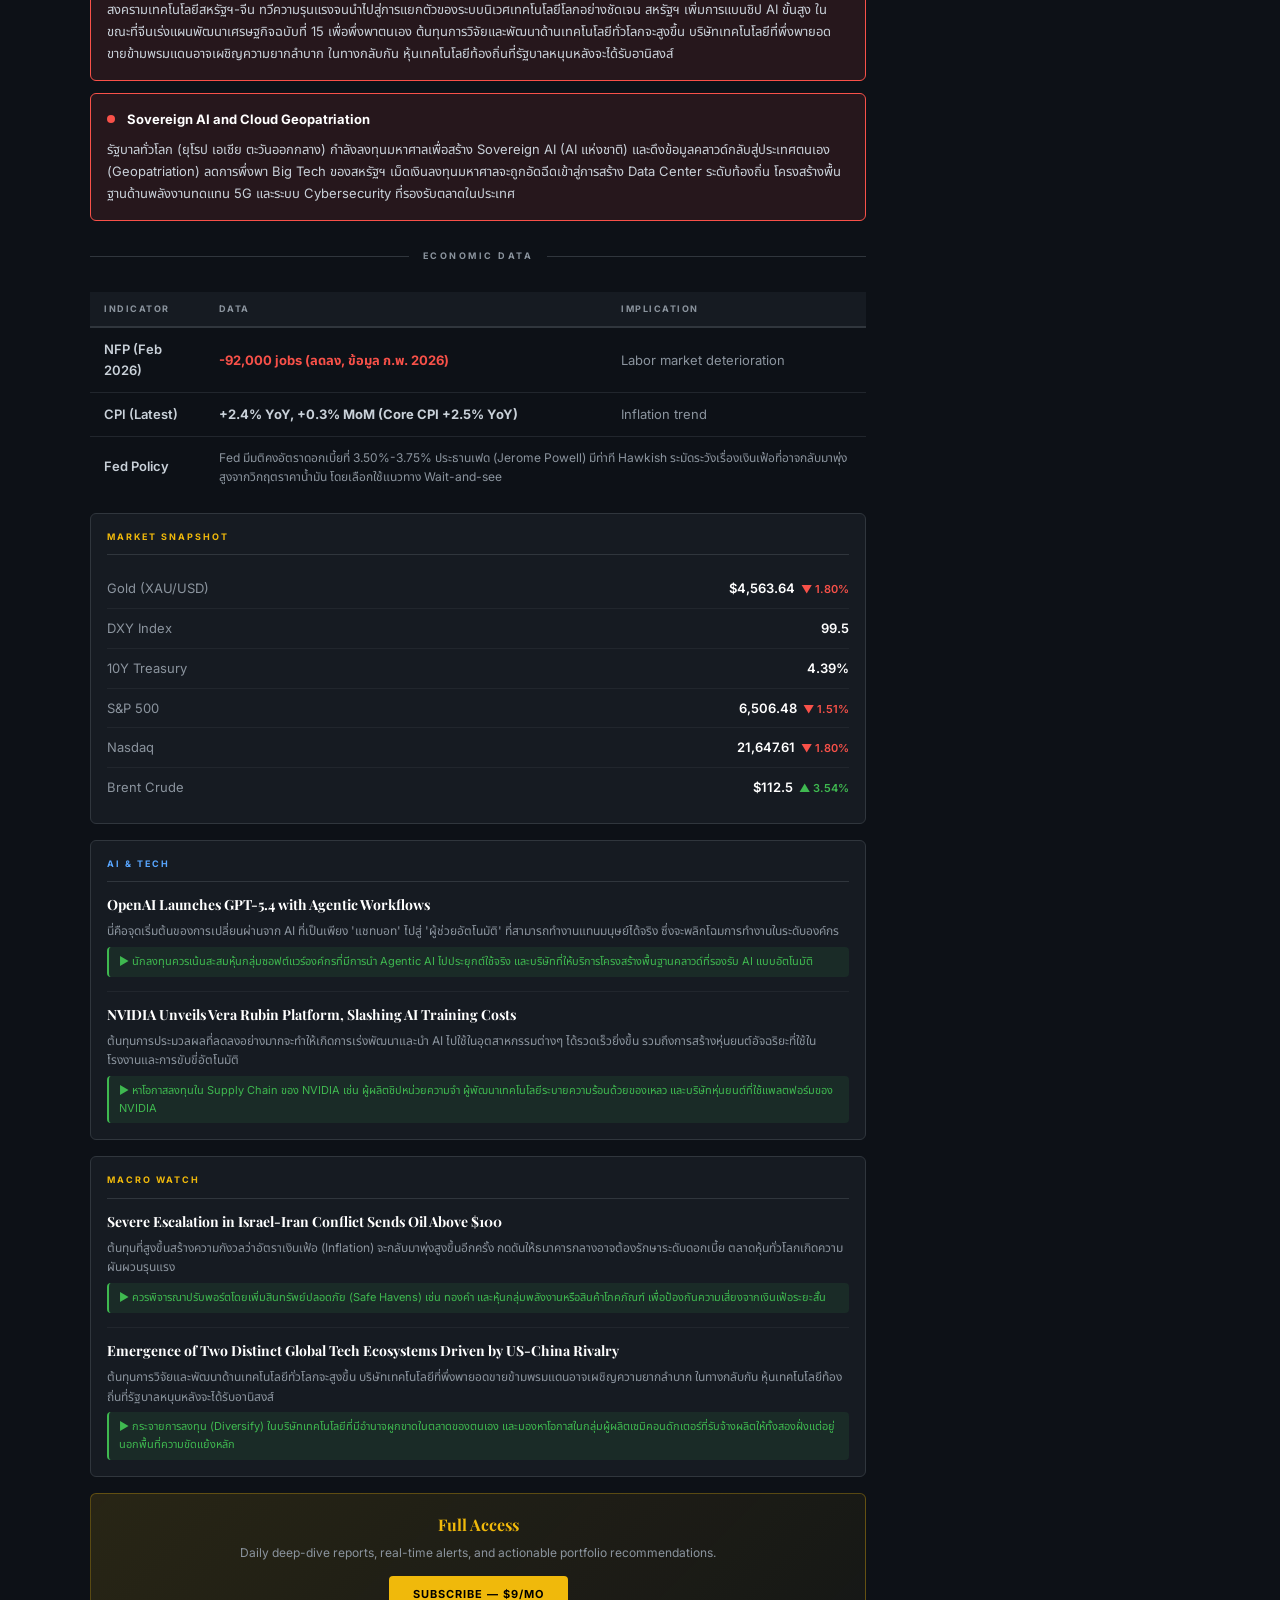
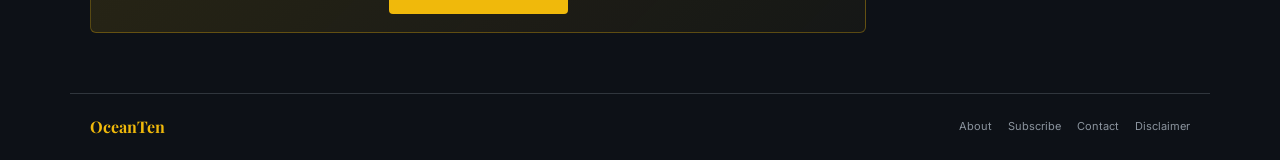
==== commit 411d0ce3: "feat: add premium Tech/AI Report page 🐬 - Add tech-ai-report.html with Bloomberg-meets-Thai-luxury d" ====
--- a/index.html
+++ b/index.html
@@ -180,7 +180,7 @@
 <div class="nav-inner">
 <button class="nav-btn active" data-tab="markets">Markets</button>
 <button class="nav-btn" data-tab="macro">Macro</button>
-<button class="nav-btn" data-tab="ai">AI &amp; Tech</button>
+<a class="nav-btn" href="/tech-ai-report.html" style="text-decoration:none">AI &amp; Tech</a>
 <button class="nav-btn" data-tab="gold">Gold</button>
 <button class="nav-btn" data-tab="subscribe">Subscribe</button>
 </div>
@@ -555,8 +555,28 @@
     var kl=g.key_levels||{};
     var res=(kl.resistance||[]).map(function(l){return '<div style="padding:8px 0;border-bottom:1px solid var(--border2);font-size:13px"><span style="color:var(--red)">Resistance:</span> <strong>'+l+'</strong></div>'}).join('');
     var sup=(kl.support||[]).map(function(l){return '<div style="padding:8px 0;border-bottom:1px solid var(--border2);font-size:13px"><span style="color:var(--green)">Support:</span> <strong>'+l+'</strong></div>'}).join('');
+    var spdrHtml='';
+    if(g.spdr){
+      var sp=g.spdr;
+      var mo=sp.monthly||{};
+      var moRows=Object.keys(mo).map(function(k){
+        var v=mo[k];
+        var cls=v.startsWith('+')?'up':v.startsWith('-')?'dn':'';
+        return '<div style="display:flex;justify-content:space-between;padding:4px 0;font-size:12px"><span>'+k+'</span><span class="'+cls+'">'+v+' ตัน</span></div>';
+      }).join('');
+      spdrHtml='<div style="margin-top:16px;padding:14px;background:var(--surface2);border-radius:8px;border:1px solid var(--border)">'+
+        '<div style="font-size:11px;font-weight:700;color:var(--gold);text-transform:uppercase;letter-spacing:1.5px;margin-bottom:10px">SPDR Gold Holdings (GLD)</div>'+
+        '<div style="display:flex;gap:24px;margin-bottom:10px">'+
+          '<div><div style="font-size:9px;color:var(--muted);text-transform:uppercase;letter-spacing:1px">Holdings</div><div style="font-size:20px;font-weight:700;color:var(--gold)">'+escHtml(sp.holdings||'-')+'</div><div style="font-size:10px;color:var(--muted)">tonnes</div></div>'+
+          '<div><div style="font-size:9px;color:var(--muted);text-transform:uppercase;letter-spacing:1px">Change</div><div style="font-size:20px;font-weight:700" class="'+(parseFloat(sp.change)<0?'dn':'up')+'">'+escHtml(sp.change||'-')+'</div><div style="font-size:10px;color:var(--muted)">tonnes</div></div>'+
+          '<div><div style="font-size:9px;color:var(--muted);text-transform:uppercase;letter-spacing:1px">Updated</div><div style="font-size:14px;font-weight:600;color:var(--text)">'+escHtml(sp.updatedTime||'-')+'</div><div style="font-size:10px;color:var(--muted)">EST</div></div>'+
+        '</div>'+
+        '<div style="border-top:1px solid var(--border);padding-top:8px;margin-top:4px">'+moRows+'</div>'+
+      '</div>';
+    }
     goldEl.innerHTML='<div class="ins-item"><div class="ins-headline">Gold: '+escHtml(s.direction||'Analysis')+'</div><div class="ins-body">'+escHtml(s.reasoning||'')+'</div></div>'+
       '<div style="margin-top:16px"><div style="font-size:11px;font-weight:700;color:var(--gold);text-transform:uppercase;letter-spacing:1.5px;margin-bottom:8px">Price Levels</div>'+res+sup+'</div>'+
+      spdrHtml+
       (s.actionable_advice?'<div class="ins-impact" style="margin-top:16px">&#9654; '+escHtml(s.actionable_advice.replace(/\n/g,'<br/>'))+'</div>':'');
   }
 }
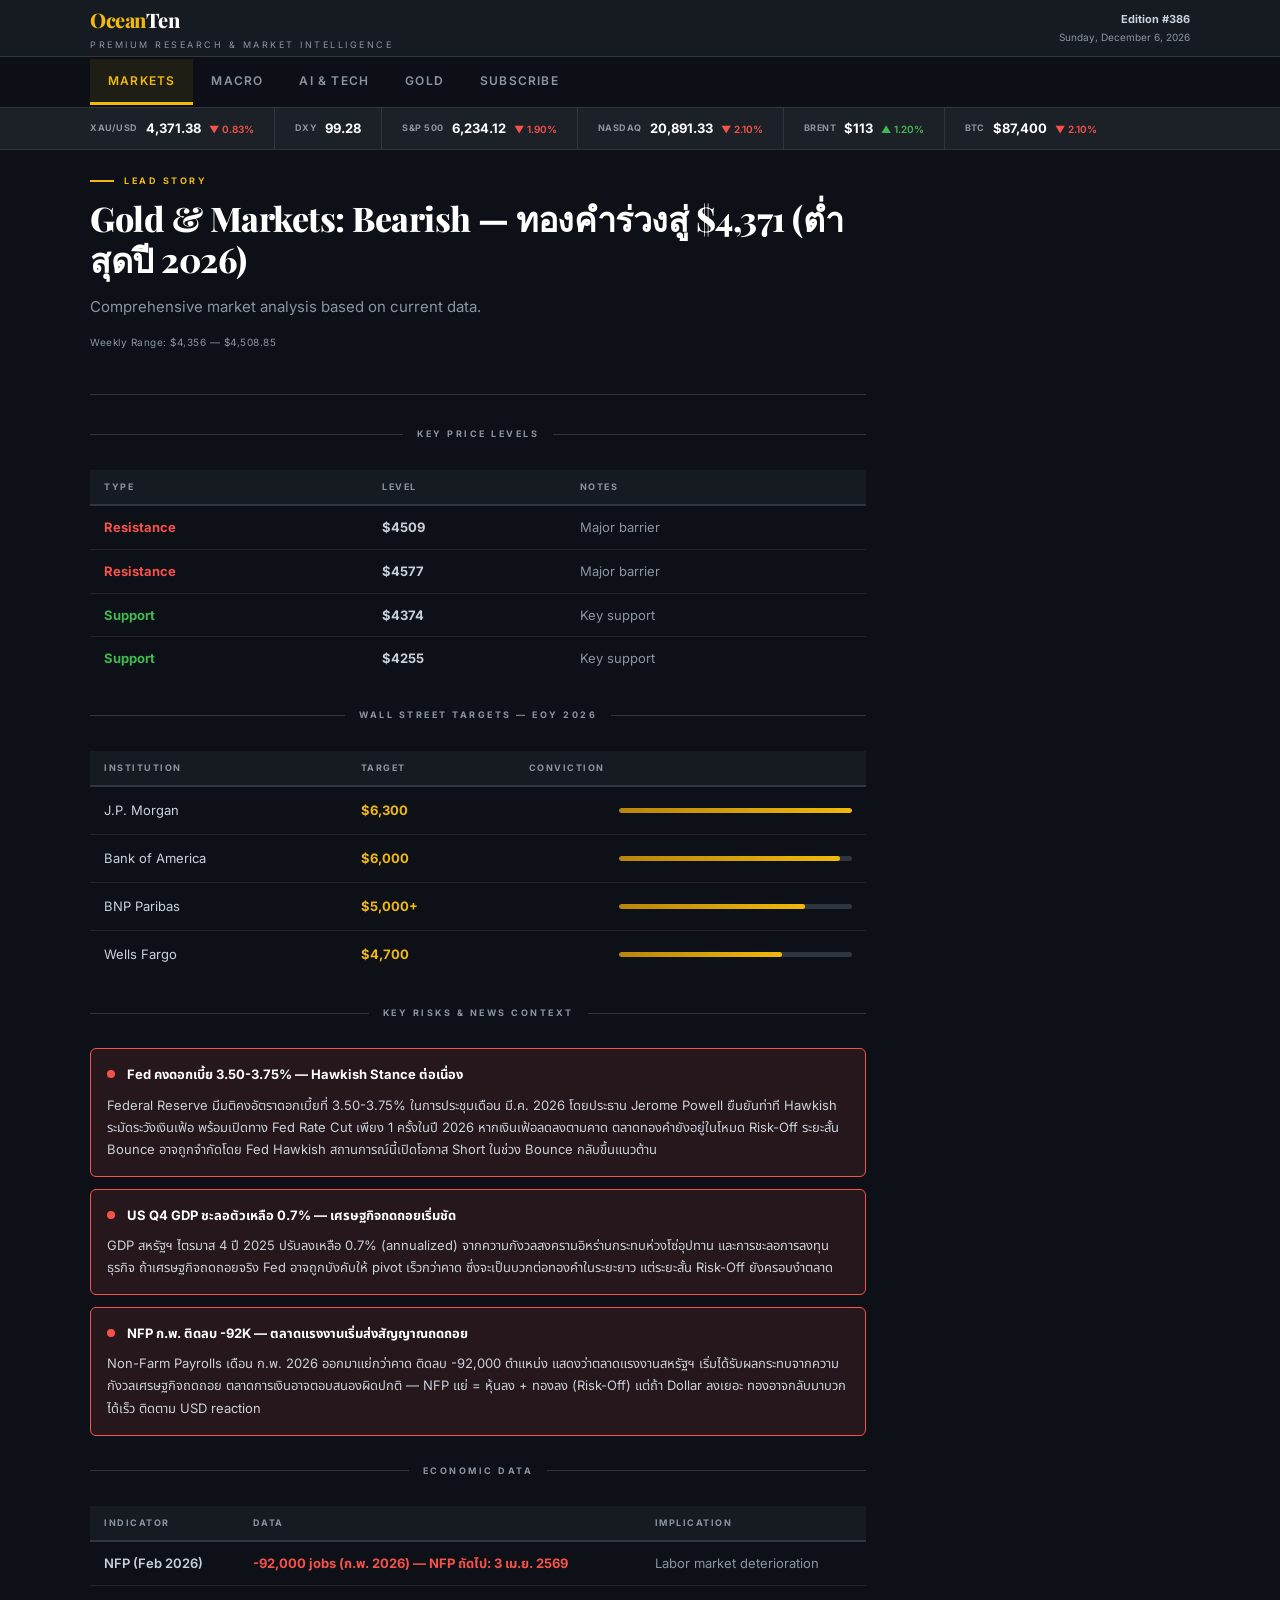
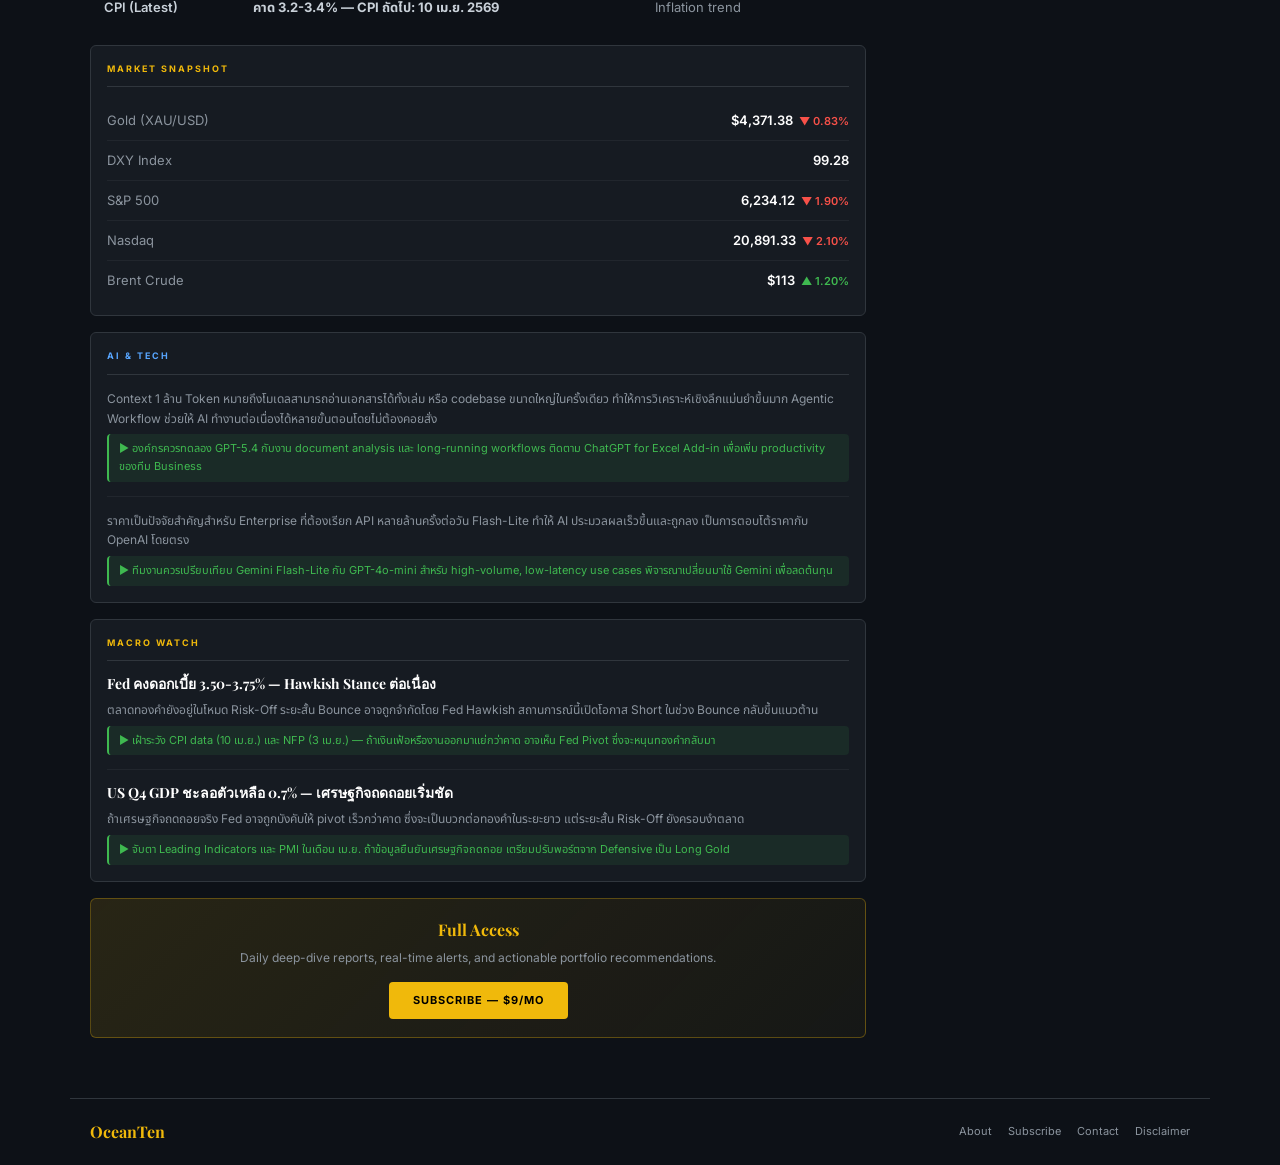
==== commit a51718f4: "fix: nav link AI Tech + add macro insights" ====
--- a/index.html
+++ b/index.html
@@ -180,7 +180,7 @@
 <div class="nav-inner">
 <button class="nav-btn active" data-tab="markets">Markets</button>
 <button class="nav-btn" data-tab="macro">Macro</button>
-<a class="nav-btn" href="/tech-ai-report.html" style="text-decoration:none">AI &amp; Tech</a>
+<a class="nav-btn" href="tech-ai-report.html" style="text-decoration:none">AI &amp; Tech</a>
 <button class="nav-btn" data-tab="gold">Gold</button>
 <button class="nav-btn" data-tab="subscribe">Subscribe</button>
 </div>
